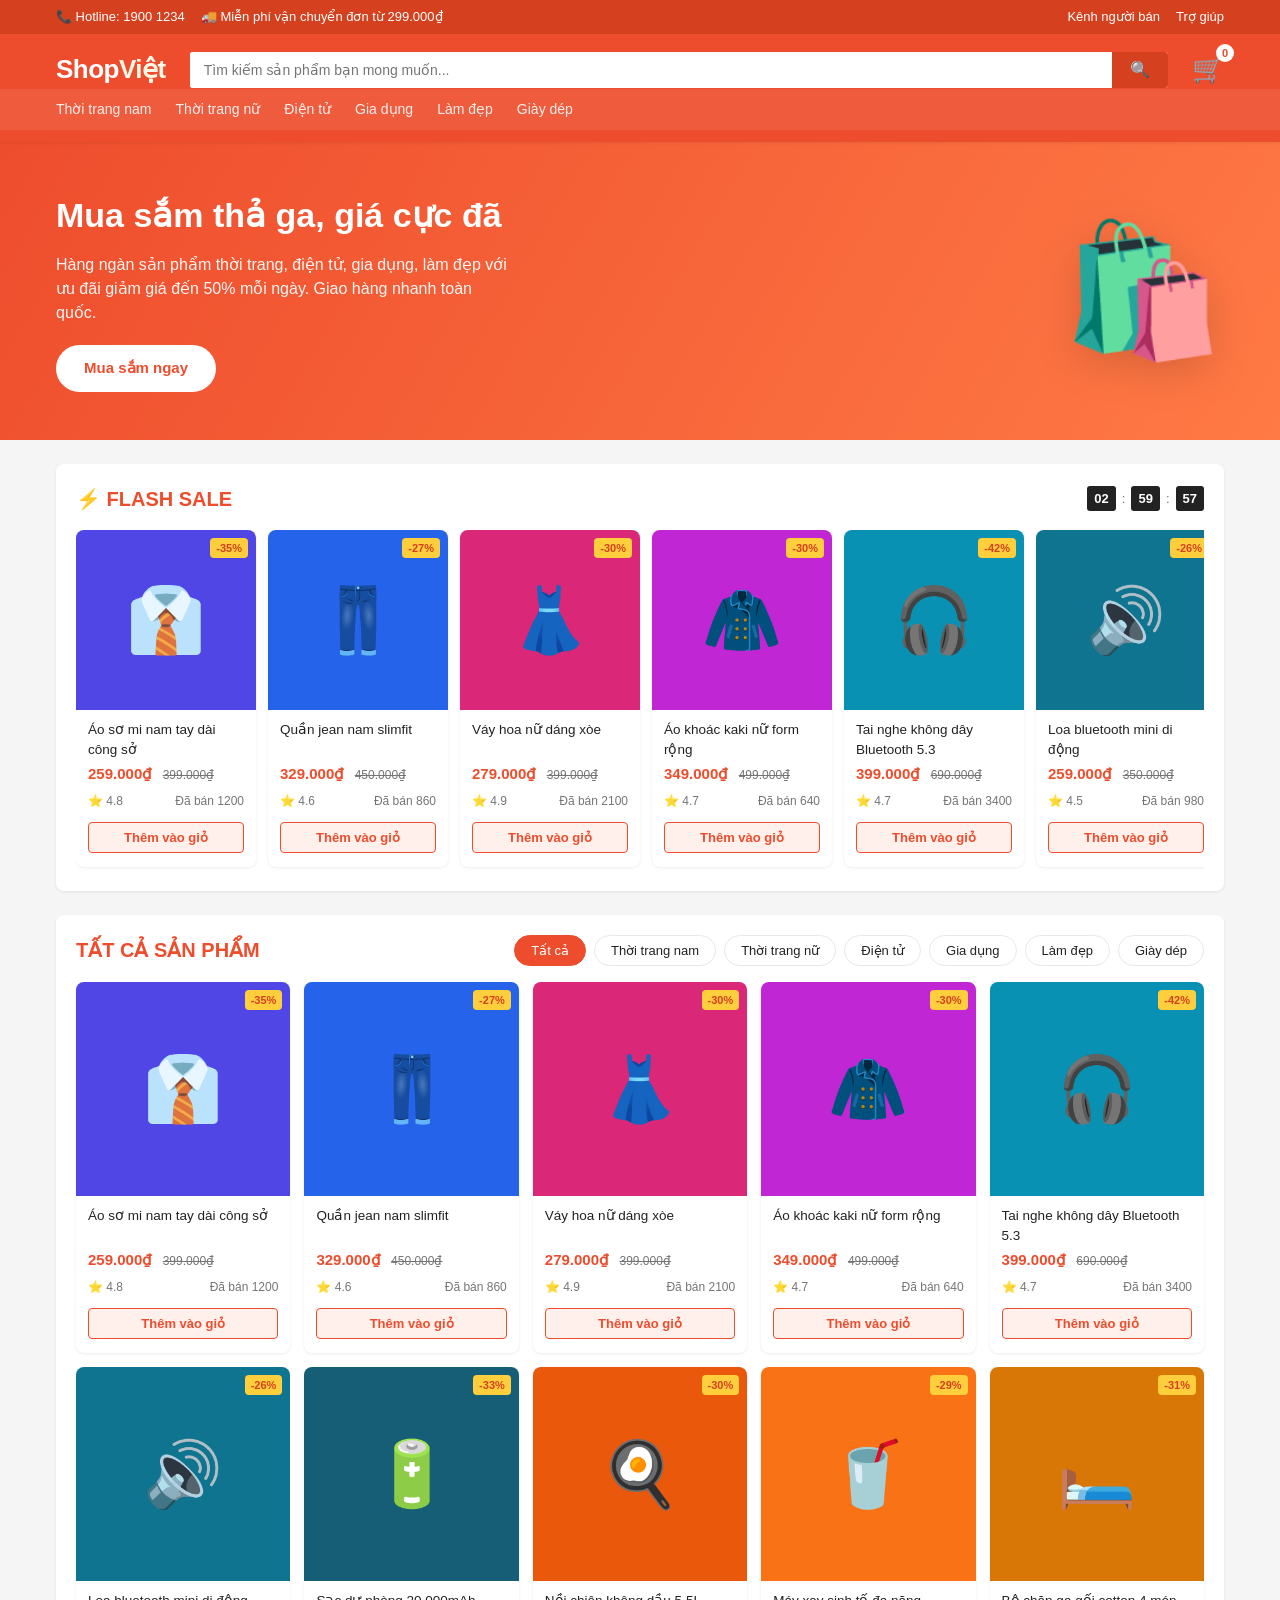
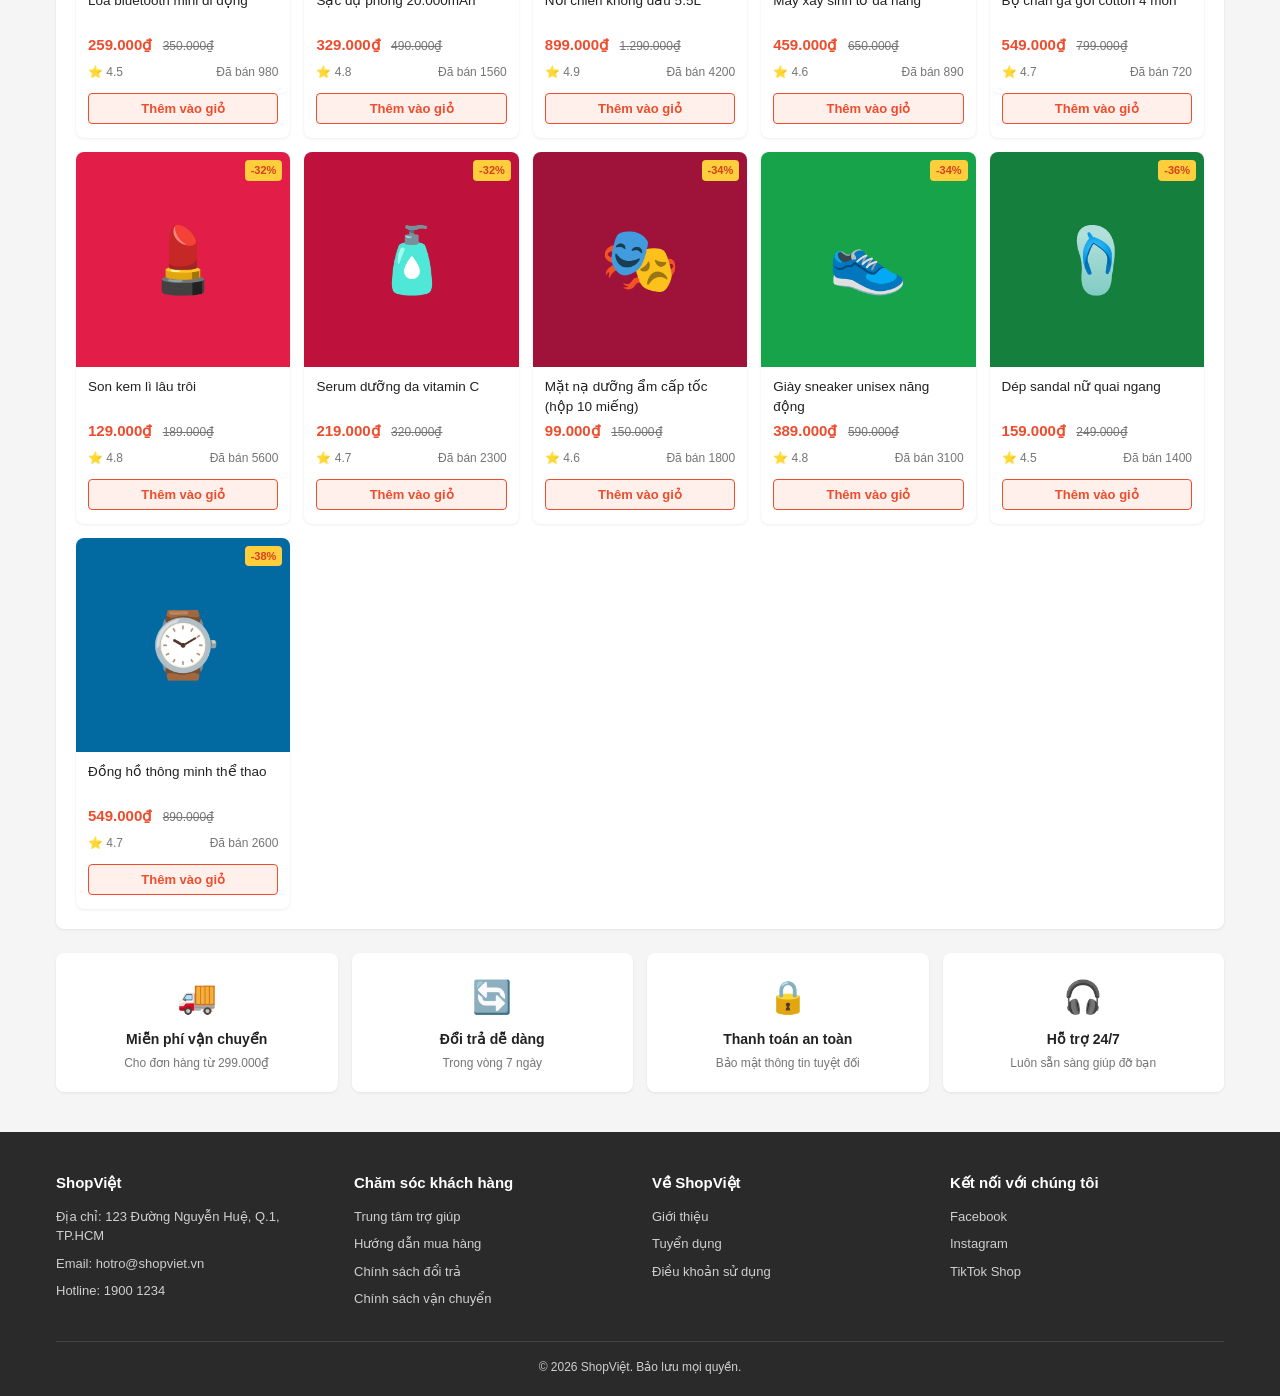
==== index.html @ 4ce90c23 "Thêm trang web bán hàng ShopViệt (HTML/CSS/JS thuần) Xây dựng website bán hàng đầy đủ: trang chủ với" ====
<!DOCTYPE html>
<html lang="vi">
<head>
<meta charset="UTF-8">
<meta name="viewport" content="width=device-width, initial-scale=1.0">
<title>ShopViệt - Mua sắm trực tuyến giá tốt mỗi ngày</title>
<meta name="description" content="ShopViệt - Website bán hàng trực tuyến với hàng ngàn sản phẩm thời trang, điện tử, gia dụng, làm đẹp giá ưu đãi.">
<link rel="icon" href="data:image/svg+xml,%3Csvg xmlns=%27http://www.w3.org/2000/svg%27 viewBox=%270 0 100 100%27%3E%3Ctext y=%27.9em%27 font-size=%2790%27%3E%F0%9F%9B%92%3C/text%3E%3C/svg%3E">
<link rel="stylesheet" href="css/style.css">
</head>
<body>

<div class="top-bar">
  <div class="container">
    <div class="top-bar-links">
      <span>📞 Hotline: 1900 1234</span>
      <span>🚚 Miễn phí vận chuyển đơn từ 299.000₫</span>
    </div>
    <div class="top-bar-links">
      <a href="#">Kênh người bán</a>
      <a href="#">Trợ giúp</a>
    </div>
  </div>
</div>

<header class="header">
  <div class="container header-inner">
    <a class="logo" href="index.html">Shop<span>Việt</span></a>
    <form class="search-box" id="searchForm">
      <input type="text" id="searchInput" placeholder="Tìm kiếm sản phẩm bạn mong muốn...">
      <button type="submit">🔍</button>
    </form>
    <div class="header-actions">
      <a href="cart.html" class="cart-link">🛒<span class="cart-count" id="cartCount">0</span></a>
    </div>
  </div>
  <nav class="nav">
    <div class="container nav-inner" id="categoryNav"></div>
  </nav>
</header>

<section class="hero">
  <div class="container">
    <div class="hero-text">
      <h1>Mua sắm thả ga, giá cực đã</h1>
      <p>Hàng ngàn sản phẩm thời trang, điện tử, gia dụng, làm đẹp với ưu đãi giảm giá đến 50% mỗi ngày. Giao hàng nhanh toàn quốc.</p>
      <a href="#productGrid" class="btn">Mua sắm ngay</a>
    </div>
    <div class="hero-emoji">🛍️</div>
  </div>
</section>

<div class="container">

  <div class="section-card">
    <div class="section-header flash-sale-header">
      <h2>⚡ Flash Sale</h2>
      <div class="countdown" id="countdown"></div>
    </div>
    <div class="flash-scroll" id="flashScroll"></div>
  </div>

  <div class="section-card">
    <div class="section-header">
      <h2 id="productGrid-title">Tất cả sản phẩm</h2>
      <div class="filter-tabs" id="filterTabs"></div>
    </div>
    <div class="product-grid" id="productGrid"></div>
  </div>

  <div class="features">
    <div class="feature-box">
      <div class="icon">🚚</div>
      <h3>Miễn phí vận chuyển</h3>
      <p>Cho đơn hàng từ 299.000₫</p>
    </div>
    <div class="feature-box">
      <div class="icon">🔄</div>
      <h3>Đổi trả dễ dàng</h3>
      <p>Trong vòng 7 ngày</p>
    </div>
    <div class="feature-box">
      <div class="icon">🔒</div>
      <h3>Thanh toán an toàn</h3>
      <p>Bảo mật thông tin tuyệt đối</p>
    </div>
    <div class="feature-box">
      <div class="icon">🎧</div>
      <h3>Hỗ trợ 24/7</h3>
      <p>Luôn sẵn sàng giúp đỡ bạn</p>
    </div>
  </div>

</div>

<footer class="footer">
  <div class="container">
    <div class="footer-grid">
      <div>
        <h4>ShopViệt</h4>
        <ul>
          <li>Địa chỉ: 123 Đường Nguyễn Huệ, Q.1, TP.HCM</li>
          <li>Email: hotro@shopviet.vn</li>
          <li>Hotline: 1900 1234</li>
        </ul>
      </div>
      <div>
        <h4>Chăm sóc khách hàng</h4>
        <ul>
          <li><a href="#">Trung tâm trợ giúp</a></li>
          <li><a href="#">Hướng dẫn mua hàng</a></li>
          <li><a href="#">Chính sách đổi trả</a></li>
          <li><a href="#">Chính sách vận chuyển</a></li>
        </ul>
      </div>
      <div>
        <h4>Về ShopViệt</h4>
        <ul>
          <li><a href="#">Giới thiệu</a></li>
          <li><a href="#">Tuyển dụng</a></li>
          <li><a href="#">Điều khoản sử dụng</a></li>
        </ul>
      </div>
      <div>
        <h4>Kết nối với chúng tôi</h4>
        <ul>
          <li><a href="#">Facebook</a></li>
          <li><a href="#">Instagram</a></li>
          <li><a href="#">TikTok Shop</a></li>
        </ul>
      </div>
    </div>
    <div class="footer-bottom">© 2026 ShopViệt. Bảo lưu mọi quyền.</div>
  </div>
</footer>

<script src="js/products.js"></script>
<script src="js/cart.js"></script>
<script src="js/main.js"></script>
</body>
</html>
---- css/style.css ----
:root {
  --primary: #ee4d2d;
  --primary-dark: #d5401f;
  --primary-light: #fff0ec;
  --text: #222;
  --text-light: #757575;
  --border: #e8e8e8;
  --bg: #f5f5f5;
  --white: #fff;
  --radius: 8px;
  --shadow: 0 1px 3px rgba(0, 0, 0, 0.08);
}

* { box-sizing: border-box; margin: 0; padding: 0; }

body {
  font-family: -apple-system, BlinkMacSystemFont, "Segoe UI", Roboto, Helvetica, Arial, sans-serif;
  color: var(--text);
  background: var(--bg);
  line-height: 1.5;
}

a { text-decoration: none; color: inherit; }
ul { list-style: none; }
img { max-width: 100%; display: block; }
button { cursor: pointer; font-family: inherit; }

.container {
  max-width: 1200px;
  margin: 0 auto;
  padding: 0 16px;
}

/* Top bar */
.top-bar {
  background: var(--primary-dark);
  color: #fff;
  font-size: 13px;
}
.top-bar .container {
  display: flex;
  justify-content: space-between;
  align-items: center;
  height: 34px;
}
.top-bar-links { display: flex; gap: 16px; }

/* Header */
.header {
  background: var(--primary);
  padding: 16px 0 12px;
  position: sticky;
  top: 0;
  z-index: 100;
  box-shadow: var(--shadow);
}
.header-inner {
  display: flex;
  align-items: center;
  gap: 24px;
}
.logo {
  font-size: 26px;
  font-weight: 800;
  color: #fff;
  letter-spacing: -0.5px;
  white-space: nowrap;
}
.logo span { color: #fff7e6; }
.search-box {
  flex: 1;
  display: flex;
  background: #fff;
  border-radius: 3px;
  overflow: hidden;
}
.search-box input {
  flex: 1;
  border: none;
  outline: none;
  padding: 10px 14px;
  font-size: 14px;
}
.search-box button {
  background: var(--primary-dark);
  color: #fff;
  border: none;
  padding: 0 18px;
  font-size: 16px;
}
.header-actions { display: flex; align-items: center; gap: 20px; }
.cart-link {
  position: relative;
  color: #fff;
  font-size: 26px;
  display: flex;
  align-items: center;
}
.cart-count {
  position: absolute;
  top: -6px;
  right: -10px;
  background: #fff;
  color: var(--primary);
  font-size: 11px;
  font-weight: 700;
  border-radius: 50%;
  min-width: 18px;
  height: 18px;
  display: flex;
  align-items: center;
  justify-content: center;
  padding: 0 3px;
}

/* Nav */
.nav { background: rgba(255,255,255,0.08); }
.nav-inner {
  display: flex;
  gap: 24px;
  overflow-x: auto;
  padding: 10px 16px;
  scrollbar-width: none;
}
.nav-inner::-webkit-scrollbar { display: none; }
.nav-inner a {
  color: #fff;
  font-size: 14px;
  white-space: nowrap;
  opacity: 0.9;
}
.nav-inner a:hover, .nav-inner a.active { opacity: 1; font-weight: 700; text-decoration: underline; }

/* Hero */
.hero {
  background: linear-gradient(120deg, var(--primary) 0%, #ff7a45 100%);
  color: #fff;
  padding: 48px 0;
  margin-bottom: 24px;
}
.hero .container {
  display: flex;
  align-items: center;
  justify-content: space-between;
  gap: 32px;
  flex-wrap: wrap;
}
.hero-text h1 { font-size: 34px; margin-bottom: 12px; }
.hero-text p { font-size: 16px; opacity: 0.95; margin-bottom: 20px; max-width: 460px; }
.btn {
  display: inline-block;
  background: #fff;
  color: var(--primary);
  font-weight: 700;
  padding: 12px 28px;
  border-radius: 24px;
  border: none;
  font-size: 15px;
}
.btn:hover { background: #fff5f0; }
.btn-primary {
  background: var(--primary);
  color: #fff;
}
.btn-primary:hover { background: var(--primary-dark); }
.btn-outline {
  background: transparent;
  border: 1px solid var(--primary);
  color: var(--primary);
}
.hero-emoji {
  font-size: 130px;
  filter: drop-shadow(0 10px 20px rgba(0,0,0,0.15));
}

/* Section header */
.section-card {
  background: var(--white);
  border-radius: var(--radius);
  padding: 20px;
  margin-bottom: 24px;
  box-shadow: var(--shadow);
}
.section-header {
  display: flex;
  align-items: center;
  justify-content: space-between;
  margin-bottom: 16px;
  flex-wrap: wrap;
  gap: 12px;
}
.section-header h2 {
  font-size: 20px;
  color: var(--primary);
  text-transform: uppercase;
}

/* Flash sale */
.flash-sale-header { display: flex; align-items: center; gap: 16px; }
.countdown { display: flex; gap: 6px; align-items: center; font-size: 13px; color: var(--text-light); }
.countdown b {
  background: #222;
  color: #fff;
  padding: 3px 7px;
  border-radius: 3px;
  min-width: 24px;
  text-align: center;
}
.flash-scroll {
  display: flex;
  gap: 12px;
  overflow-x: auto;
  padding-bottom: 4px;
}
.flash-scroll .product-card { min-width: 180px; }

/* Filter tabs */
.filter-tabs { display: flex; gap: 8px; flex-wrap: wrap; }
.filter-tabs button {
  border: 1px solid var(--border);
  background: #fff;
  padding: 7px 16px;
  border-radius: 20px;
  font-size: 13px;
  color: var(--text);
}
.filter-tabs button.active {
  background: var(--primary);
  border-color: var(--primary);
  color: #fff;
}

/* Product grid */
.product-grid {
  display: grid;
  grid-template-columns: repeat(auto-fill, minmax(200px, 1fr));
  gap: 14px;
}
.product-card {
  background: #fff;
  border-radius: var(--radius);
  overflow: hidden;
  box-shadow: var(--shadow);
  transition: transform 0.15s, box-shadow 0.15s;
  display: flex;
  flex-direction: column;
}
.product-card:hover { transform: translateY(-3px); box-shadow: 0 6px 16px rgba(0,0,0,0.12); }
.product-thumb {
  aspect-ratio: 1 / 1;
  display: flex;
  align-items: center;
  justify-content: center;
  font-size: 64px;
  color: #fff;
  position: relative;
}
.discount-badge {
  position: absolute;
  top: 8px;
  right: 8px;
  background: #ffce3d;
  color: #d5401f;
  font-size: 11px;
  font-weight: 700;
  padding: 2px 6px;
  border-radius: 4px;
}
.product-info { padding: 10px 12px 14px; display: flex; flex-direction: column; gap: 4px; flex: 1; }
.product-name {
  font-size: 13.5px;
  height: 38px;
  overflow: hidden;
  display: -webkit-box;
  -webkit-line-clamp: 2;
  -webkit-box-orient: vertical;
}
.product-price { color: var(--primary); font-weight: 700; font-size: 15px; }
.product-old-price { color: var(--text-light); text-decoration: line-through; font-size: 12px; margin-left: 6px; }
.product-meta { display: flex; justify-content: space-between; color: var(--text-light); font-size: 12px; margin-top: 2px; }
.add-cart-btn {
  margin-top: 8px;
  background: var(--primary-light);
  color: var(--primary);
  border: 1px solid var(--primary);
  border-radius: 4px;
  padding: 7px;
  font-size: 13px;
  font-weight: 600;
}
.add-cart-btn:hover { background: var(--primary); color: #fff; }

/* Features */
.features {
  display: grid;
  grid-template-columns: repeat(4, 1fr);
  gap: 14px;
  margin-bottom: 24px;
}
.feature-box {
  background: #fff;
  border-radius: var(--radius);
  padding: 20px;
  text-align: center;
  box-shadow: var(--shadow);
}
.feature-box .icon { font-size: 32px; margin-bottom: 8px; }
.feature-box h3 { font-size: 14px; margin-bottom: 4px; }
.feature-box p { font-size: 12px; color: var(--text-light); }

/* Footer */
.footer { background: #2a2a2a; color: #cfcfcf; padding: 40px 0 20px; margin-top: 40px; }
.footer-grid {
  display: grid;
  grid-template-columns: repeat(4, 1fr);
  gap: 24px;
  margin-bottom: 24px;
}
.footer-grid h4 { color: #fff; margin-bottom: 12px; font-size: 15px; }
.footer-grid li { margin-bottom: 8px; font-size: 13px; }
.footer-bottom { text-align: center; font-size: 12px; border-top: 1px solid #444; padding-top: 16px; }

/* Product detail page */
.breadcrumb { font-size: 13px; color: var(--text-light); margin-bottom: 16px; }
.breadcrumb a { color: var(--primary); }
.product-detail { display: grid; grid-template-columns: 400px 1fr; gap: 32px; background: #fff; padding: 24px; border-radius: var(--radius); box-shadow: var(--shadow); }
.detail-thumb {
  aspect-ratio: 1/1;
  border-radius: var(--radius);
  display: flex;
  align-items: center;
  justify-content: center;
  font-size: 140px;
  color: #fff;
}
.detail-info h1 { font-size: 22px; margin-bottom: 10px; }
.detail-meta { display: flex; gap: 16px; color: var(--text-light); font-size: 13px; margin-bottom: 16px; }
.detail-price-box { background: var(--bg); padding: 16px; border-radius: var(--radius); margin-bottom: 20px; }
.detail-price { font-size: 28px; color: var(--primary); font-weight: 700; }
.detail-old-price { text-decoration: line-through; color: var(--text-light); margin-left: 10px; font-size: 16px; }
.detail-desc { margin-bottom: 20px; color: #444; font-size: 14px; }
.qty-selector { display: flex; align-items: center; gap: 0; margin-bottom: 20px; }
.qty-selector button {
  width: 34px; height: 34px; border: 1px solid var(--border); background: #fff; font-size: 16px;
}
.qty-selector input {
  width: 50px; height: 34px; text-align: center; border: 1px solid var(--border); border-left: none; border-right: none;
}
.detail-actions { display: flex; gap: 12px; }
.detail-actions button, .detail-actions a { flex: 1; padding: 14px; font-size: 15px; font-weight: 700; border-radius: 4px; text-align: center; }

.related-title { margin: 32px 0 14px; font-size: 18px; }

/* Cart page */
.cart-table { width: 100%; border-collapse: collapse; background: #fff; border-radius: var(--radius); overflow: hidden; }
.cart-table th, .cart-table td { padding: 14px; border-bottom: 1px solid var(--border); text-align: left; font-size: 14px; }
.cart-item-info { display: flex; align-items: center; gap: 12px; }
.cart-thumb-mini {
  width: 56px; height: 56px; border-radius: 6px; display: flex; align-items: center; justify-content: center; font-size: 28px; color: #fff; flex-shrink: 0;
}
.cart-qty { display: flex; align-items: center; }
.cart-qty button { width: 28px; height: 28px; border: 1px solid var(--border); background: #fff; }
.cart-qty input { width: 40px; height: 28px; text-align: center; border: 1px solid var(--border); border-left: none; border-right: none; }
.remove-btn { color: var(--primary); background: none; border: none; font-size: 13px; }
.cart-summary {
  background: #fff; border-radius: var(--radius); padding: 20px; margin-top: 20px; margin-left: auto; max-width: 380px; box-shadow: var(--shadow);
}
.cart-summary-row { display: flex; justify-content: space-between; margin-bottom: 10px; font-size: 14px; }
.cart-summary-total { font-size: 18px; font-weight: 700; color: var(--primary); }
.empty-state { text-align: center; padding: 60px 20px; background: #fff; border-radius: var(--radius); }
.empty-state .icon { font-size: 64px; margin-bottom: 16px; }

/* Checkout */
.checkout-grid { display: grid; grid-template-columns: 1.3fr 1fr; gap: 24px; align-items: start; }
.form-group { margin-bottom: 16px; }
.form-group label { display: block; font-size: 13px; margin-bottom: 6px; font-weight: 600; }
.form-group input, .form-group textarea, .form-group select {
  width: 100%; padding: 10px 12px; border: 1px solid var(--border); border-radius: 6px; font-size: 14px; font-family: inherit;
}
.payment-options { display: flex; flex-direction: column; gap: 10px; }
.payment-option { display: flex; align-items: center; gap: 10px; border: 1px solid var(--border); padding: 12px; border-radius: 6px; font-size: 14px; }
.payment-option.active { border-color: var(--primary); background: var(--primary-light); }
.order-summary-list { max-height: 260px; overflow-y: auto; margin-bottom: 16px; }
.order-summary-item { display: flex; justify-content: space-between; font-size: 13px; padding: 8px 0; border-bottom: 1px dashed var(--border); }

.success-box { text-align: center; padding: 60px 20px; background: #fff; border-radius: var(--radius); }
.success-box .icon { font-size: 72px; margin-bottom: 16px; }
.order-code { font-weight: 700; color: var(--primary); font-size: 18px; }

@media (max-width: 900px) {
  .features { grid-template-columns: repeat(2, 1fr); }
  .footer-grid { grid-template-columns: repeat(2, 1fr); }
  .product-detail { grid-template-columns: 1fr; }
  .checkout-grid { grid-template-columns: 1fr; }
  .hero-emoji { display: none; }
}
@media (max-width: 600px) {
  .header-inner { flex-wrap: wrap; }
  .logo { order: 1; }
  .header-actions { order: 2; }
  .search-box { order: 3; width: 100%; }
  .features { grid-template-columns: 1fr 1fr; }
  .cart-table { font-size: 12px; }
}
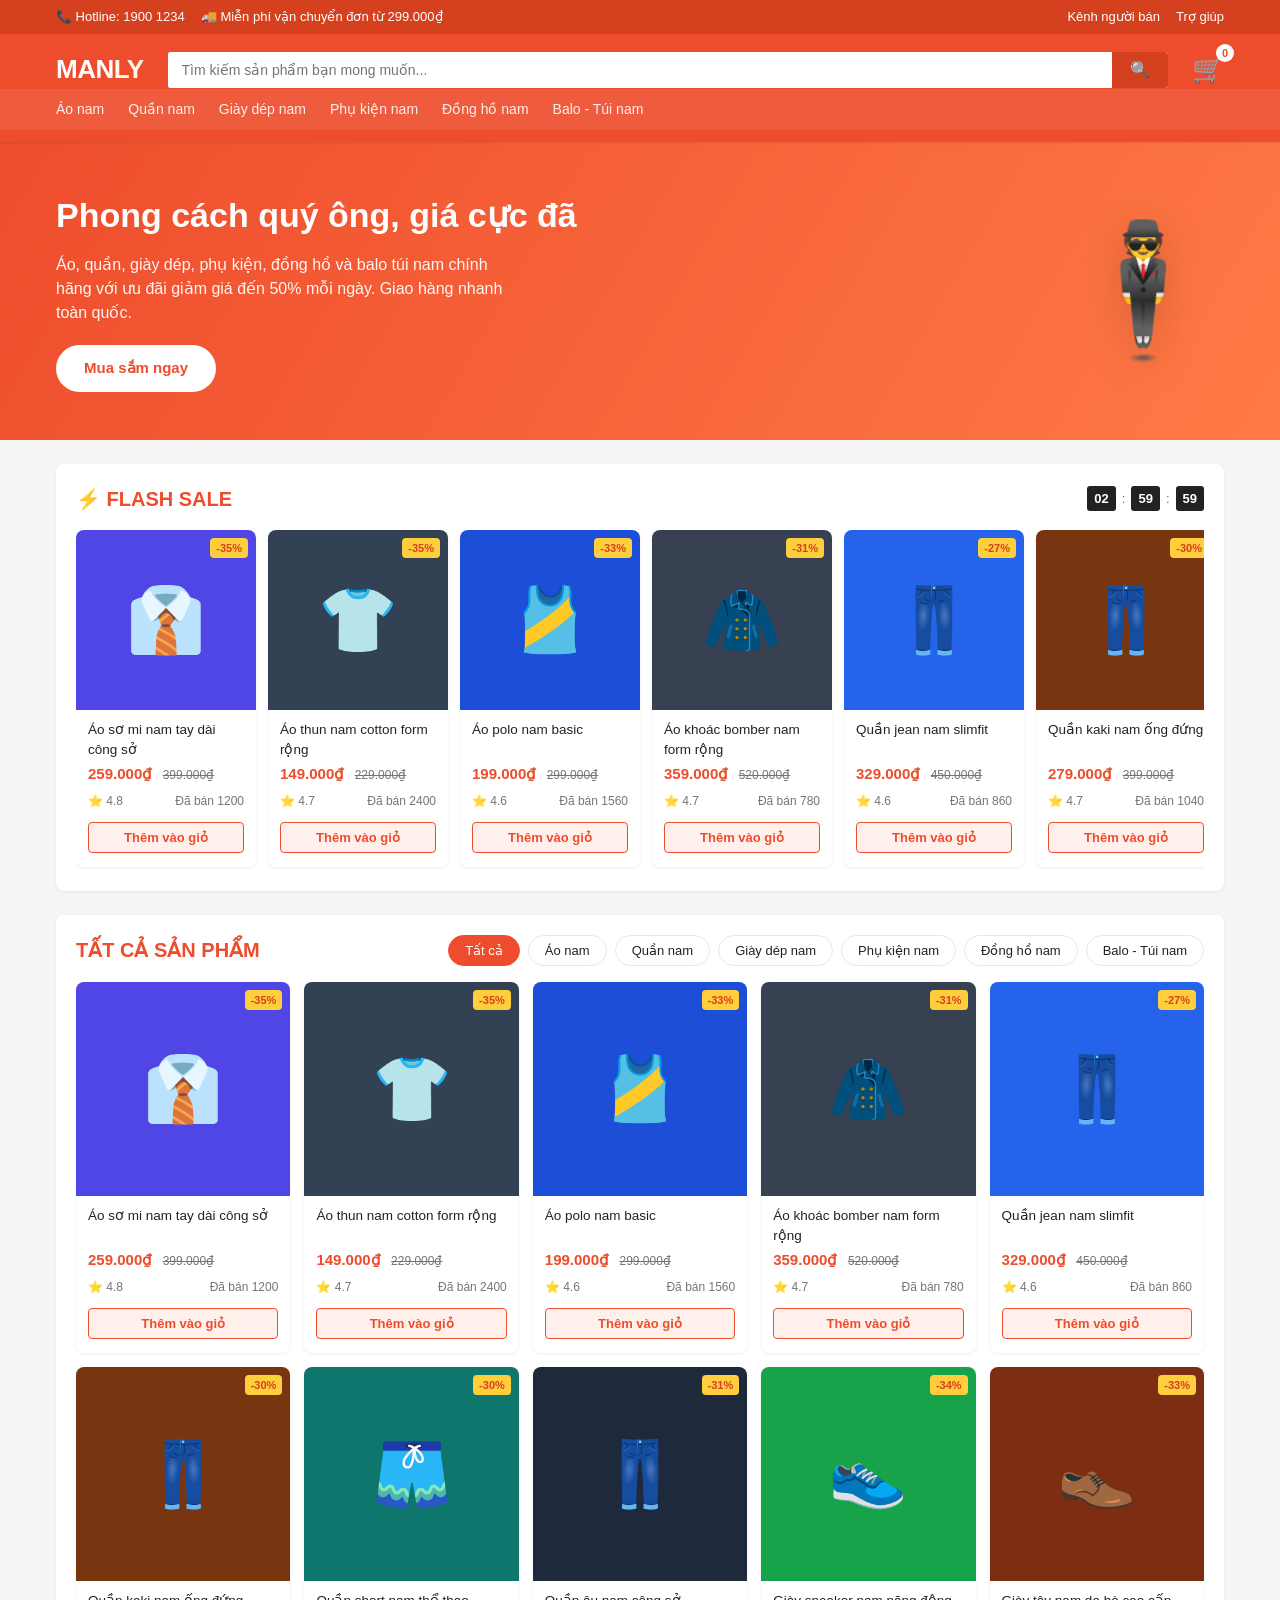
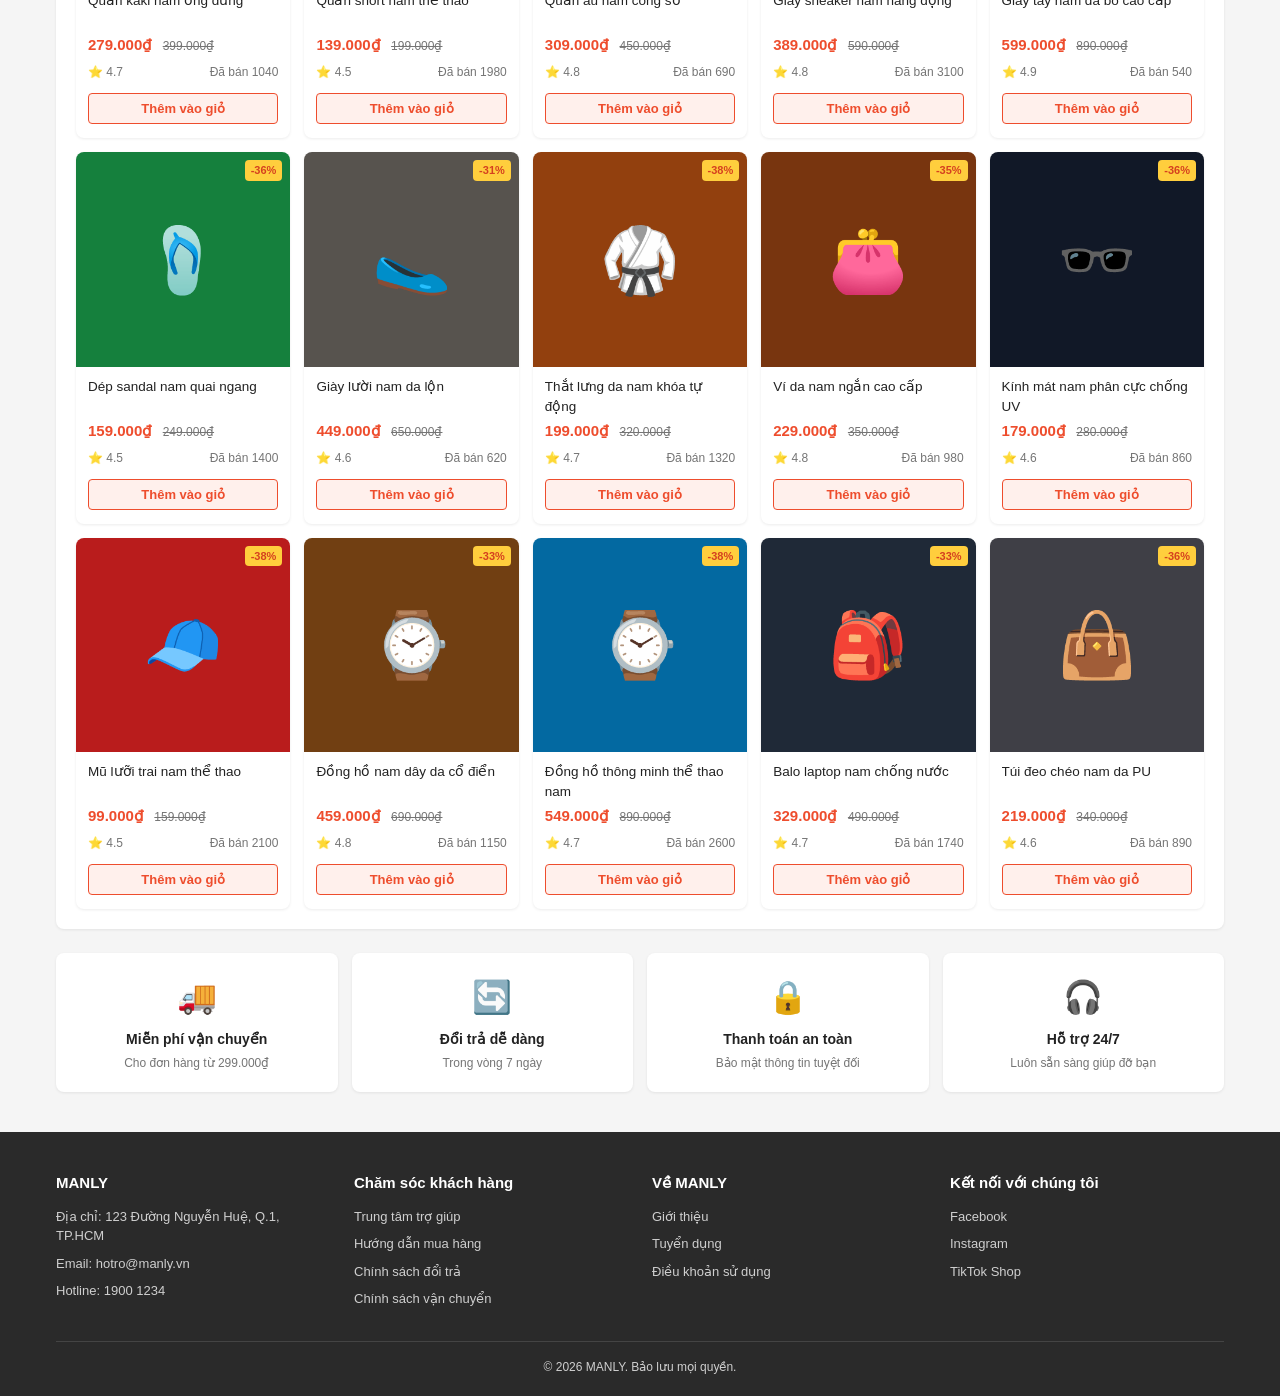
==== commit 96e0deb7: "Chuyển shop thành MANLY - đồ nam, thêm sản phẩm minh họa Đổi thương hiệu và toàn bộ danh mục/sản phẩ" ====
--- a/index.html
+++ b/index.html
@@ -3,8 +3,8 @@
 <head>
 <meta charset="UTF-8">
 <meta name="viewport" content="width=device-width, initial-scale=1.0">
-<title>ShopViệt - Mua sắm trực tuyến giá tốt mỗi ngày</title>
-<meta name="description" content="ShopViệt - Website bán hàng trực tuyến với hàng ngàn sản phẩm thời trang, điện tử, gia dụng, làm đẹp giá ưu đãi.">
+<title>MANLY - Thời trang & phụ kiện nam giới chính hãng</title>
+<meta name="description" content="MANLY - Website bán đồ nam: áo, quần, giày dép, phụ kiện, đồng hồ, balo túi nam chính hãng, giá ưu đãi mỗi ngày.">
 <link rel="icon" href="data:image/svg+xml,%3Csvg xmlns=%27http://www.w3.org/2000/svg%27 viewBox=%270 0 100 100%27%3E%3Ctext y=%27.9em%27 font-size=%2790%27%3E%F0%9F%9B%92%3C/text%3E%3C/svg%3E">
 <link rel="stylesheet" href="css/style.css">
 </head>
@@ -25,7 +25,7 @@
 
 <header class="header">
   <div class="container header-inner">
-    <a class="logo" href="index.html">Shop<span>Việt</span></a>
+    <a class="logo" href="index.html">MAN<span>LY</span></a>
     <form class="search-box" id="searchForm">
       <input type="text" id="searchInput" placeholder="Tìm kiếm sản phẩm bạn mong muốn...">
       <button type="submit">🔍</button>
@@ -42,11 +42,11 @@
 <section class="hero">
   <div class="container">
     <div class="hero-text">
-      <h1>Mua sắm thả ga, giá cực đã</h1>
-      <p>Hàng ngàn sản phẩm thời trang, điện tử, gia dụng, làm đẹp với ưu đãi giảm giá đến 50% mỗi ngày. Giao hàng nhanh toàn quốc.</p>
+      <h1>Phong cách quý ông, giá cực đã</h1>
+      <p>Áo, quần, giày dép, phụ kiện, đồng hồ và balo túi nam chính hãng với ưu đãi giảm giá đến 50% mỗi ngày. Giao hàng nhanh toàn quốc.</p>
       <a href="#productGrid" class="btn">Mua sắm ngay</a>
     </div>
-    <div class="hero-emoji">🛍️</div>
+    <div class="hero-emoji">🕴️</div>
   </div>
 </section>
 
@@ -97,10 +97,10 @@
   <div class="container">
     <div class="footer-grid">
       <div>
-        <h4>ShopViệt</h4>
+        <h4>MANLY</h4>
         <ul>
           <li>Địa chỉ: 123 Đường Nguyễn Huệ, Q.1, TP.HCM</li>
-          <li>Email: hotro@shopviet.vn</li>
+          <li>Email: hotro@manly.vn</li>
           <li>Hotline: 1900 1234</li>
         </ul>
       </div>
@@ -114,7 +114,7 @@
         </ul>
       </div>
       <div>
-        <h4>Về ShopViệt</h4>
+        <h4>Về MANLY</h4>
         <ul>
           <li><a href="#">Giới thiệu</a></li>
           <li><a href="#">Tuyển dụng</a></li>
@@ -130,7 +130,7 @@
         </ul>
       </div>
     </div>
-    <div class="footer-bottom">© 2026 ShopViệt. Bảo lưu mọi quyền.</div>
+    <div class="footer-bottom">© 2026 MANLY. Bảo lưu mọi quyền.</div>
   </div>
 </footer>
 
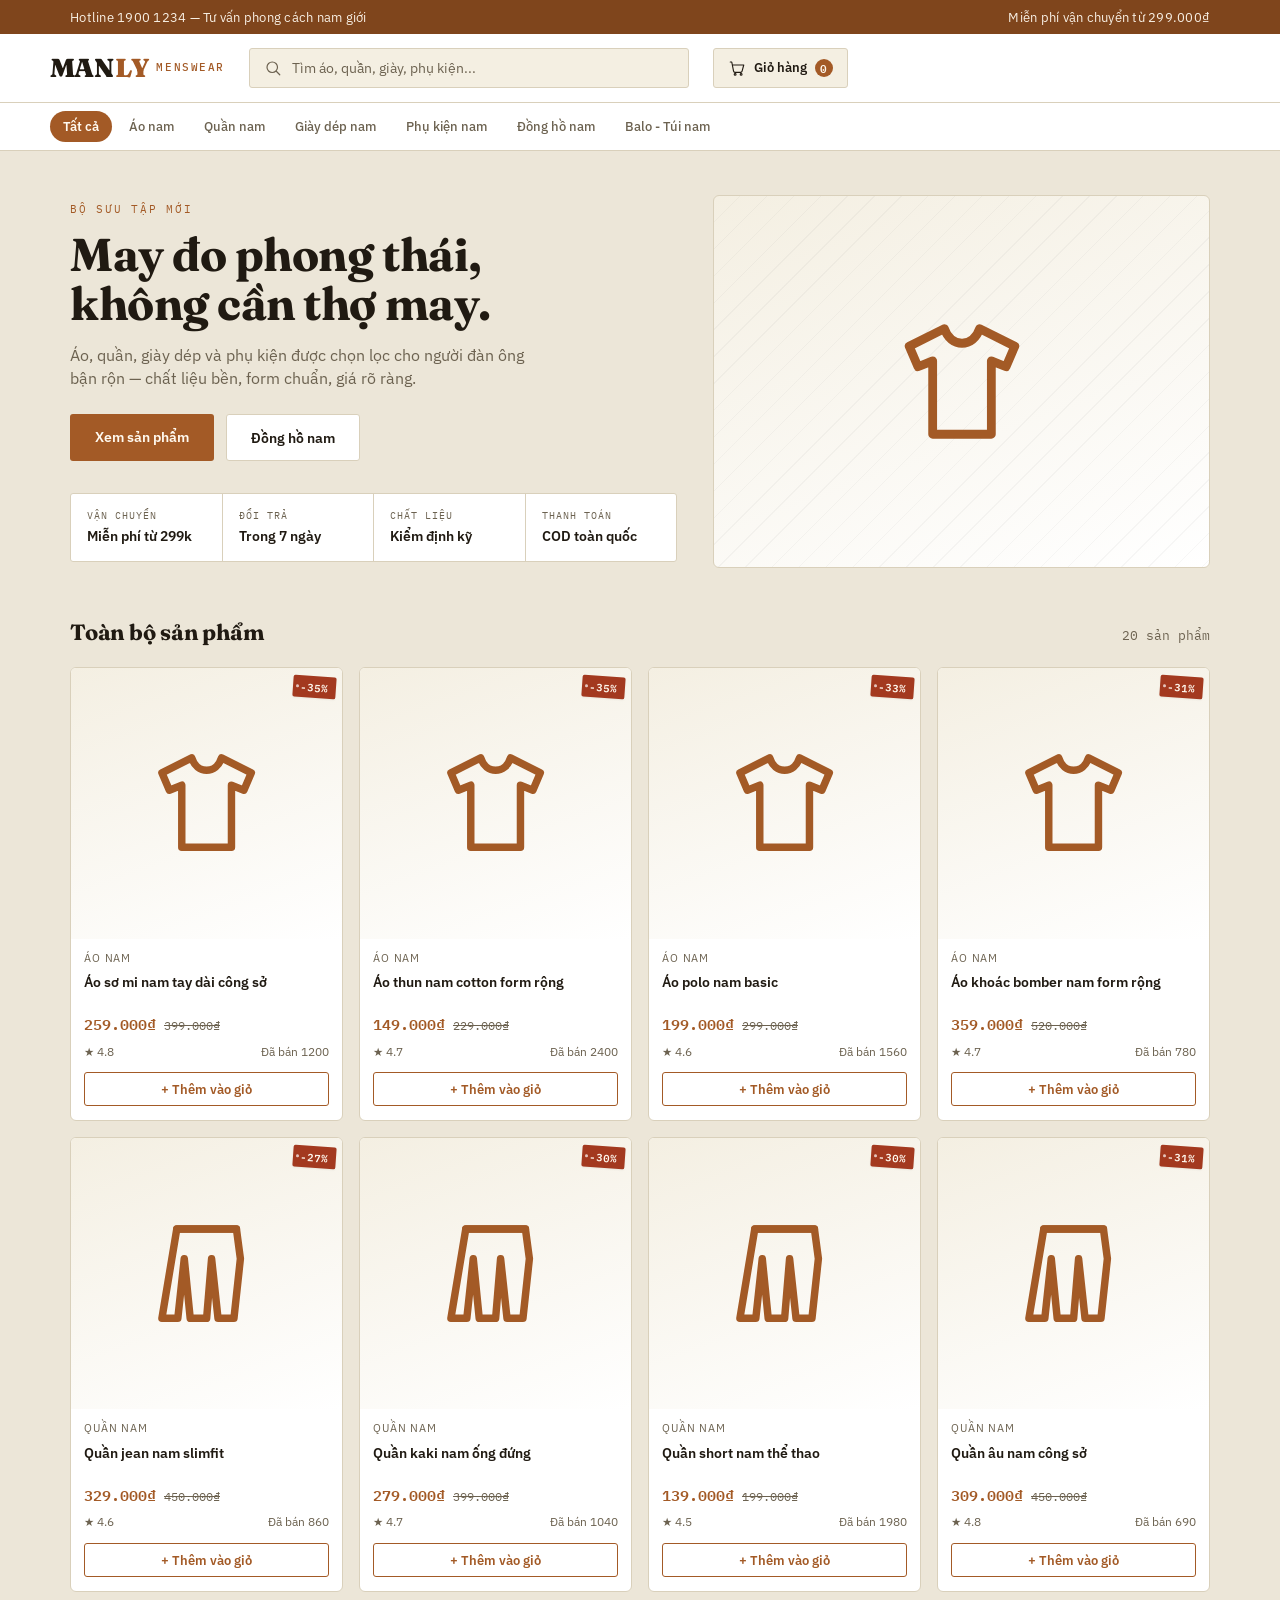
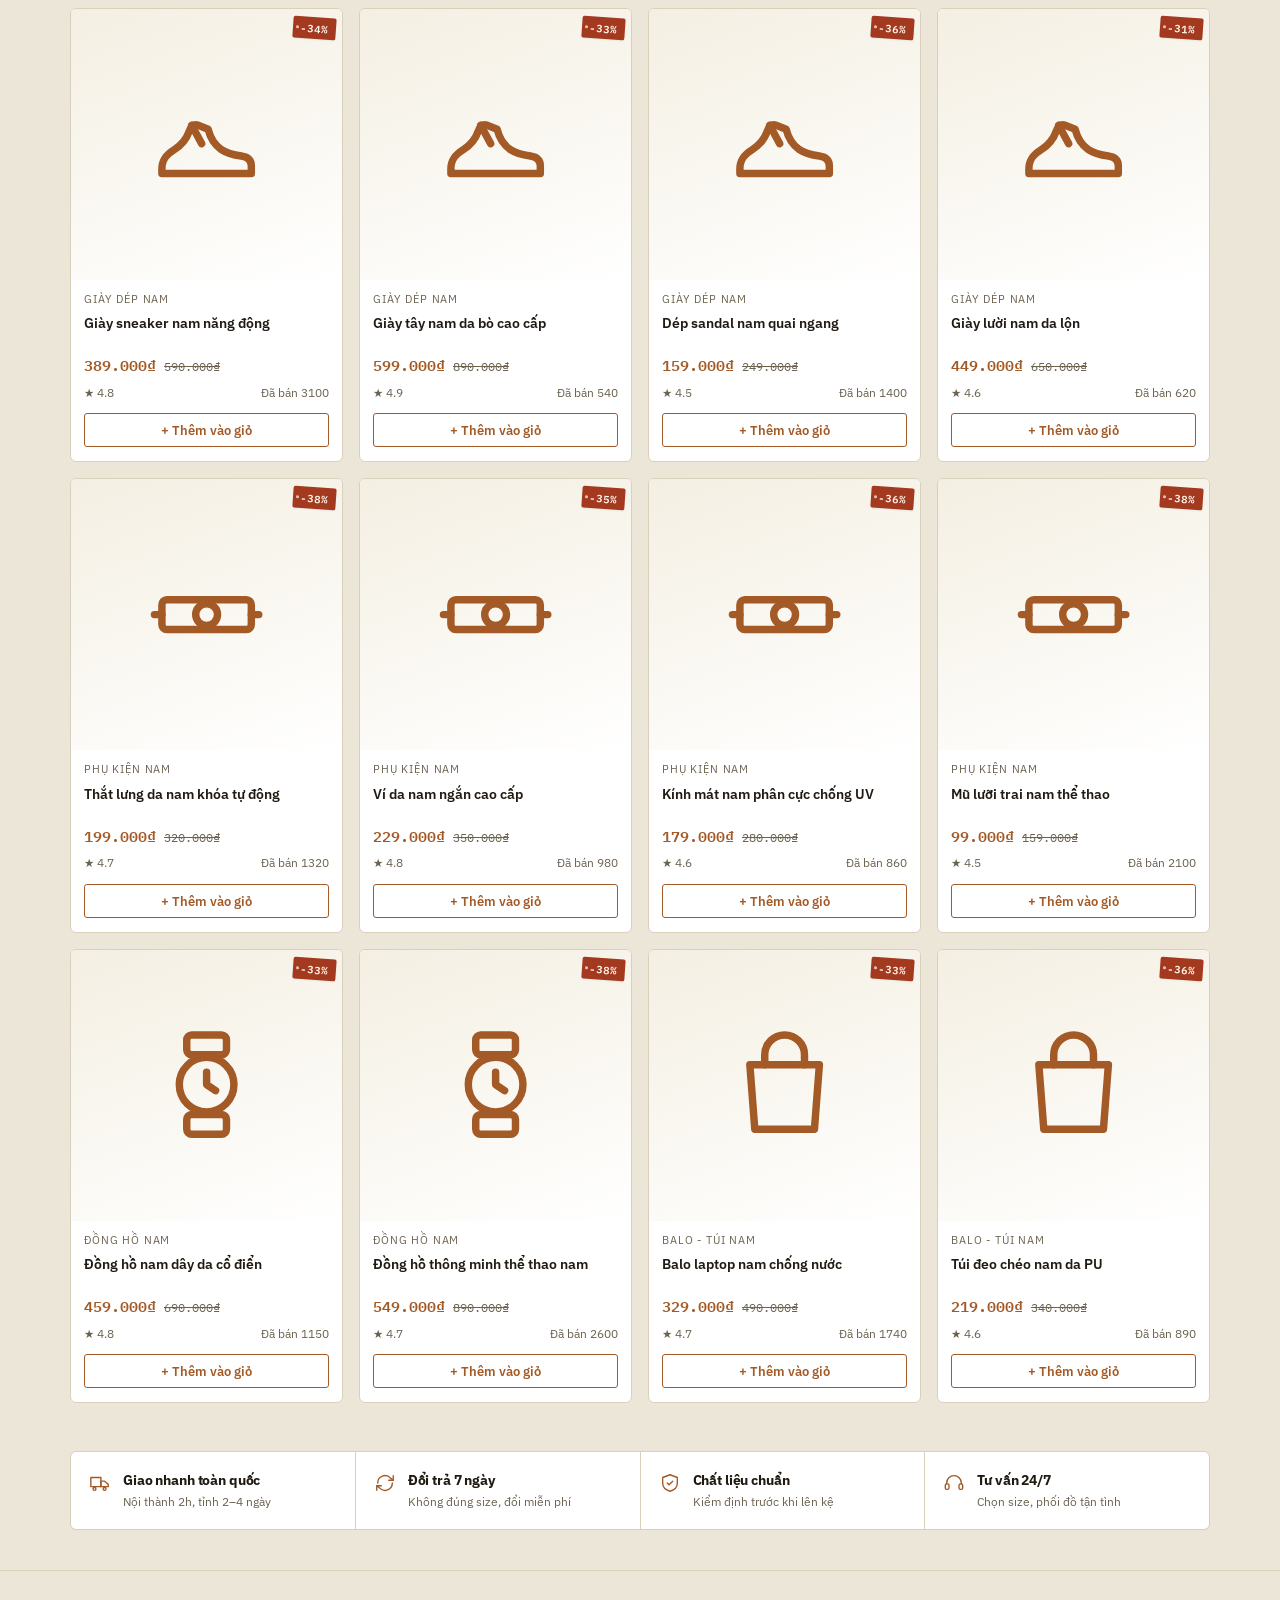
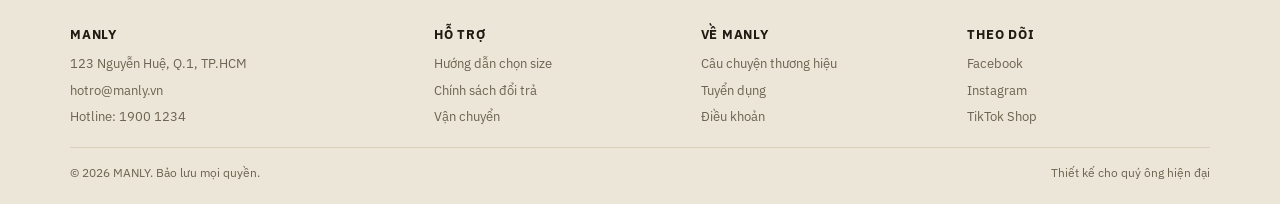
==== commit ab2e0bd1: "Áp giao diện MANLY vào toàn bộ repo Đồng bộ 4 trang HTML, CSS và JS với thiết kế đã duyệt: tông màu " ====
--- a/index.html
+++ b/index.html
@@ -3,134 +3,121 @@
 <head>
 <meta charset="UTF-8">
 <meta name="viewport" content="width=device-width, initial-scale=1.0">
-<title>MANLY - Thời trang & phụ kiện nam giới chính hãng</title>
+<title>MANLY Menswear - Thời trang & phụ kiện nam giới chính hãng</title>
 <meta name="description" content="MANLY - Website bán đồ nam: áo, quần, giày dép, phụ kiện, đồng hồ, balo túi nam chính hãng, giá ưu đãi mỗi ngày.">
-<link rel="icon" href="data:image/svg+xml,%3Csvg xmlns=%27http://www.w3.org/2000/svg%27 viewBox=%270 0 100 100%27%3E%3Ctext y=%27.9em%27 font-size=%2790%27%3E%F0%9F%9B%92%3C/text%3E%3C/svg%3E">
+<link rel="icon" href="data:image/svg+xml,%3Csvg xmlns=%27http://www.w3.org/2000/svg%27 viewBox=%270 0 100 100%27%3E%3Ctext y=%27.9em%27 font-size=%2790%27%3E%F0%9F%A7%A5%3C/text%3E%3C/svg%3E">
+<link rel="preconnect" href="https://fonts.googleapis.com">
+<link rel="preconnect" href="https://fonts.gstatic.com" crossorigin>
+<link href="https://fonts.googleapis.com/css2?family=Fraunces:opsz,wght@9..144,500;9..144,600;9..144,700;9..144,900&family=IBM+Plex+Sans:wght@400;500;600;700&family=IBM+Plex+Mono:wght@400;500;600&display=swap" rel="stylesheet">
 <link rel="stylesheet" href="css/style.css">
 </head>
 <body>
 
-<div class="top-bar">
+<svg width="0" height="0" style="position:absolute" aria-hidden="true">
+  <defs>
+    <symbol id="icon-shirt" viewBox="0 0 24 24" fill="none" stroke="currentColor" stroke-width="1.5" stroke-linecap="round" stroke-linejoin="round"><path d="M9 3 3 6l1.5 3.5L7 8.5V21h10V8.5l2.5 1 1.5-3.5L15 3c-.5 1.6-1.7 2.5-3 2.5S9.5 4.6 9 3Z"/></symbol>
+    <symbol id="icon-pants" viewBox="0 0 24 24" fill="none" stroke="currentColor" stroke-width="1.5" stroke-linecap="round" stroke-linejoin="round"><path d="M6 3h12l.8 6-1.3 12h-3.2L13 9l-1 12H8.7L7.5 9 6.2 21H3L6 3Z"/><path d="M6 3h12"/></symbol>
+    <symbol id="icon-shoe" viewBox="0 0 24 24" fill="none" stroke="currentColor" stroke-width="1.5" stroke-linecap="round" stroke-linejoin="round"><path d="M3 17c0-2 1.2-3 2.5-3.8 1.6-1 2.5-2.3 3-3.7.3-1 1-1.5 1.8-1.2l2 .8c1 4 3.7 5 6.7 5.4 1.3.2 2 .9 2 2v1.5H3V17Z"/><path d="M9 8.3 11 12"/></symbol>
+    <symbol id="icon-belt" viewBox="0 0 24 24" fill="none" stroke="currentColor" stroke-width="1.5" stroke-linecap="round" stroke-linejoin="round"><rect x="3" y="9" width="18" height="6" rx="1"/><circle cx="12" cy="12" r="2.2"/><path d="M3 12H1.5M22.5 12H21"/></symbol>
+    <symbol id="icon-watch" viewBox="0 0 24 24" fill="none" stroke="currentColor" stroke-width="1.5" stroke-linecap="round" stroke-linejoin="round"><rect x="8" y="2" width="8" height="4" rx="1"/><rect x="8" y="18" width="8" height="4" rx="1"/><circle cx="12" cy="12" r="5.5"/><path d="M12 9.5V12l1.8 1.2"/></symbol>
+    <symbol id="icon-bag" viewBox="0 0 24 24" fill="none" stroke="currentColor" stroke-width="1.5" stroke-linecap="round" stroke-linejoin="round"><path d="M5 8h14l-1 13H6L5 8Z"/><path d="M8 8V6a4 4 0 0 1 8 0v2"/></symbol>
+    <symbol id="icon-cart" viewBox="0 0 24 24" fill="none" stroke="currentColor" stroke-width="1.5" stroke-linecap="round" stroke-linejoin="round"><path d="M3 4h2l2.4 12.2a2 2 0 0 0 2 1.6h7.4a2 2 0 0 0 2-1.6L21 8H6.2"/><circle cx="9.5" cy="20.5" r="1.2"/><circle cx="17.5" cy="20.5" r="1.2"/></symbol>
+    <symbol id="icon-search" viewBox="0 0 24 24" fill="none" stroke="currentColor" stroke-width="1.6" stroke-linecap="round" stroke-linejoin="round"><circle cx="11" cy="11" r="7"/><path d="m21 21-4.3-4.3"/></symbol>
+    <symbol id="icon-truck" viewBox="0 0 24 24" fill="none" stroke="currentColor" stroke-width="1.5" stroke-linecap="round" stroke-linejoin="round"><path d="M2 6h11v10H2z"/><path d="M13 10h4l4 3.5V16h-8z"/><circle cx="6" cy="18.5" r="1.6"/><circle cx="17" cy="18.5" r="1.6"/></symbol>
+    <symbol id="icon-refresh" viewBox="0 0 24 24" fill="none" stroke="currentColor" stroke-width="1.5" stroke-linecap="round" stroke-linejoin="round"><path d="M4 12a8 8 0 0 1 14-5.3L21 9"/><path d="M21 4v5h-5"/><path d="M20 12a8 8 0 0 1-14 5.3L3 15"/><path d="M3 20v-5h5"/></symbol>
+    <symbol id="icon-shield" viewBox="0 0 24 24" fill="none" stroke="currentColor" stroke-width="1.5" stroke-linecap="round" stroke-linejoin="round"><path d="M12 3 4 6v6c0 4.5 3.2 7.6 8 9 4.8-1.4 8-4.5 8-9V6l-8-3Z"/><path d="m9 12 2 2 4-4"/></symbol>
+    <symbol id="icon-headset" viewBox="0 0 24 24" fill="none" stroke="currentColor" stroke-width="1.5" stroke-linecap="round" stroke-linejoin="round"><path d="M4 13v-1a8 8 0 0 1 16 0v1"/><rect x="2.5" y="13" width="4" height="6" rx="1.5"/><rect x="17.5" y="13" width="4" height="6" rx="1.5"/></symbol>
+    <symbol id="icon-empty" viewBox="0 0 24 24" fill="none" stroke="currentColor" stroke-width="1.4" stroke-linecap="round" stroke-linejoin="round"><path d="M3 4h2l2.4 12.2a2 2 0 0 0 2 1.6h7.4a2 2 0 0 0 2-1.6L21 8H6.2"/><circle cx="9.5" cy="20.5" r="1.2"/><circle cx="17.5" cy="20.5" r="1.2"/></symbol>
+  </defs>
+</svg>
+
+<div class="topline">
   <div class="container">
-    <div class="top-bar-links">
-      <span>📞 Hotline: 1900 1234</span>
-      <span>🚚 Miễn phí vận chuyển đơn từ 299.000₫</span>
-    </div>
-    <div class="top-bar-links">
-      <a href="#">Kênh người bán</a>
-      <a href="#">Trợ giúp</a>
-    </div>
+    <span>Hotline 1900 1234 — Tư vấn phong cách nam giới</span>
+    <span>Miễn phí vận chuyển từ 299.000₫</span>
   </div>
 </div>
 
-<header class="header">
-  <div class="container header-inner">
-    <a class="logo" href="index.html">MAN<span>LY</span></a>
-    <form class="search-box" id="searchForm">
-      <input type="text" id="searchInput" placeholder="Tìm kiếm sản phẩm bạn mong muốn...">
-      <button type="submit">🔍</button>
-    </form>
-    <div class="header-actions">
-      <a href="cart.html" class="cart-link">🛒<span class="cart-count" id="cartCount">0</span></a>
+<header class="site">
+  <div class="container header-row">
+    <a href="index.html" class="wordmark">MAN<span style="color:var(--accent)">LY</span><small>Menswear</small></a>
+    <div class="search">
+      <svg width="18" height="18"><use href="#icon-search"/></svg>
+      <input id="searchInput" type="text" placeholder="Tìm áo, quần, giày, phụ kiện...">
+    </div>
+    <a href="cart.html" class="cart-btn"><svg width="18" height="18"><use href="#icon-cart"/></svg>Giỏ hàng<span class="cart-count" id="cartCount">0</span></a>
+  </div>
+  <nav class="cats"><div class="container cats-row" id="catsRow"></div></nav>
+</header>
+
+<main>
+  <section class="hero">
+    <div class="container hero-inner">
+      <div>
+        <span class="eyebrow">Bộ sưu tập mới</span>
+        <h1>May đo phong thái,<br>không cần thợ may.</h1>
+        <p>Áo, quần, giày dép và phụ kiện được chọn lọc cho người đàn ông bận rộn — chất liệu bền, form chuẩn, giá rõ ràng.</p>
+        <div class="hero-actions">
+          <a href="#products" class="btn btn-primary">Xem sản phẩm</a>
+          <button class="btn btn-ghost" id="heroWatchBtn">Đồng hồ nam</button>
+        </div>
+        <div class="label-strip">
+          <div><span class="k">Vận chuyển</span><span class="v">Miễn phí từ 299k</span></div>
+          <div><span class="k">Đổi trả</span><span class="v">Trong 7 ngày</span></div>
+          <div><span class="k">Chất liệu</span><span class="v">Kiểm định kỹ</span></div>
+          <div><span class="k">Thanh toán</span><span class="v">COD toàn quốc</span></div>
+        </div>
+      </div>
+      <div class="swatch"><svg width="120" height="120"><use href="#icon-shirt"/></svg></div>
+    </div>
+  </section>
+
+  <div class="container">
+    <section class="block" id="products">
+      <div class="block-head">
+        <h2 id="gridTitle">Toàn bộ sản phẩm</h2>
+        <span class="count" id="gridCount"></span>
+      </div>
+      <div class="grid" id="productGrid"></div>
+    </section>
+
+    <div class="features">
+      <div class="feature"><svg width="22" height="22"><use href="#icon-truck"/></svg><div><h3>Giao nhanh toàn quốc</h3><p>Nội thành 2h, tỉnh 2–4 ngày</p></div></div>
+      <div class="feature"><svg width="22" height="22"><use href="#icon-refresh"/></svg><div><h3>Đổi trả 7 ngày</h3><p>Không đúng size, đổi miễn phí</p></div></div>
+      <div class="feature"><svg width="22" height="22"><use href="#icon-shield"/></svg><div><h3>Chất liệu chuẩn</h3><p>Kiểm định trước khi lên kệ</p></div></div>
+      <div class="feature"><svg width="22" height="22"><use href="#icon-headset"/></svg><div><h3>Tư vấn 24/7</h3><p>Chọn size, phối đồ tận tình</p></div></div>
     </div>
   </div>
-  <nav class="nav">
-    <div class="container nav-inner" id="categoryNav"></div>
-  </nav>
-</header>
+</main>
 
-<section class="hero">
-  <div class="container">
-    <div class="hero-text">
-      <h1>Phong cách quý ông, giá cực đã</h1>
-      <p>Áo, quần, giày dép, phụ kiện, đồng hồ và balo túi nam chính hãng với ưu đãi giảm giá đến 50% mỗi ngày. Giao hàng nhanh toàn quốc.</p>
-      <a href="#productGrid" class="btn">Mua sắm ngay</a>
-    </div>
-    <div class="hero-emoji">🕴️</div>
-  </div>
-</section>
-
-<div class="container">
-
-  <div class="section-card">
-    <div class="section-header flash-sale-header">
-      <h2>⚡ Flash Sale</h2>
-      <div class="countdown" id="countdown"></div>
-    </div>
-    <div class="flash-scroll" id="flashScroll"></div>
-  </div>
-
-  <div class="section-card">
-    <div class="section-header">
-      <h2 id="productGrid-title">Tất cả sản phẩm</h2>
-      <div class="filter-tabs" id="filterTabs"></div>
-    </div>
-    <div class="product-grid" id="productGrid"></div>
-  </div>
-
-  <div class="features">
-    <div class="feature-box">
-      <div class="icon">🚚</div>
-      <h3>Miễn phí vận chuyển</h3>
-      <p>Cho đơn hàng từ 299.000₫</p>
-    </div>
-    <div class="feature-box">
-      <div class="icon">🔄</div>
-      <h3>Đổi trả dễ dàng</h3>
-      <p>Trong vòng 7 ngày</p>
-    </div>
-    <div class="feature-box">
-      <div class="icon">🔒</div>
-      <h3>Thanh toán an toàn</h3>
-      <p>Bảo mật thông tin tuyệt đối</p>
-    </div>
-    <div class="feature-box">
-      <div class="icon">🎧</div>
-      <h3>Hỗ trợ 24/7</h3>
-      <p>Luôn sẵn sàng giúp đỡ bạn</p>
-    </div>
-  </div>
-
-</div>
-
-<footer class="footer">
+<footer class="site">
   <div class="container">
     <div class="footer-grid">
       <div>
         <h4>MANLY</h4>
         <ul>
-          <li>Địa chỉ: 123 Đường Nguyễn Huệ, Q.1, TP.HCM</li>
-          <li>Email: hotro@manly.vn</li>
+          <li>123 Nguyễn Huệ, Q.1, TP.HCM</li>
+          <li>hotro@manly.vn</li>
           <li>Hotline: 1900 1234</li>
         </ul>
       </div>
       <div>
-        <h4>Chăm sóc khách hàng</h4>
-        <ul>
-          <li><a href="#">Trung tâm trợ giúp</a></li>
-          <li><a href="#">Hướng dẫn mua hàng</a></li>
-          <li><a href="#">Chính sách đổi trả</a></li>
-          <li><a href="#">Chính sách vận chuyển</a></li>
-        </ul>
+        <h4>Hỗ trợ</h4>
+        <ul><li><a href="#">Hướng dẫn chọn size</a></li><li><a href="#">Chính sách đổi trả</a></li><li><a href="#">Vận chuyển</a></li></ul>
       </div>
       <div>
         <h4>Về MANLY</h4>
-        <ul>
-          <li><a href="#">Giới thiệu</a></li>
-          <li><a href="#">Tuyển dụng</a></li>
-          <li><a href="#">Điều khoản sử dụng</a></li>
-        </ul>
+        <ul><li><a href="#">Câu chuyện thương hiệu</a></li><li><a href="#">Tuyển dụng</a></li><li><a href="#">Điều khoản</a></li></ul>
       </div>
       <div>
-        <h4>Kết nối với chúng tôi</h4>
-        <ul>
-          <li><a href="#">Facebook</a></li>
-          <li><a href="#">Instagram</a></li>
-          <li><a href="#">TikTok Shop</a></li>
-        </ul>
+        <h4>Theo dõi</h4>
+        <ul><li><a href="#">Facebook</a></li><li><a href="#">Instagram</a></li><li><a href="#">TikTok Shop</a></li></ul>
       </div>
     </div>
-    <div class="footer-bottom">© 2026 MANLY. Bảo lưu mọi quyền.</div>
+    <div class="footer-bottom">
+      <span>© 2026 MANLY. Bảo lưu mọi quyền.</span>
+      <span>Thiết kế cho quý ông hiện đại</span>
+    </div>
   </div>
 </footer>
 
--- a/css/style.css
+++ b/css/style.css
@@ -1,404 +1,231 @@
-:root {
-  --primary: #ee4d2d;
-  --primary-dark: #d5401f;
-  --primary-light: #fff0ec;
-  --text: #222;
-  --text-light: #757575;
-  --border: #e8e8e8;
-  --bg: #f5f5f5;
-  --white: #fff;
-  --radius: 8px;
-  --shadow: 0 1px 3px rgba(0, 0, 0, 0.08);
-}
-
-* { box-sizing: border-box; margin: 0; padding: 0; }
-
-body {
-  font-family: -apple-system, BlinkMacSystemFont, "Segoe UI", Roboto, Helvetica, Arial, sans-serif;
-  color: var(--text);
-  background: var(--bg);
-  line-height: 1.5;
-}
-
-a { text-decoration: none; color: inherit; }
-ul { list-style: none; }
-img { max-width: 100%; display: block; }
-button { cursor: pointer; font-family: inherit; }
-
-.container {
-  max-width: 1200px;
-  margin: 0 auto;
-  padding: 0 16px;
-}
-
-/* Top bar */
-.top-bar {
-  background: var(--primary-dark);
-  color: #fff;
-  font-size: 13px;
-}
-.top-bar .container {
-  display: flex;
-  justify-content: space-between;
-  align-items: center;
-  height: 34px;
-}
-.top-bar-links { display: flex; gap: 16px; }
-
-/* Header */
-.header {
-  background: var(--primary);
-  padding: 16px 0 12px;
-  position: sticky;
-  top: 0;
-  z-index: 100;
-  box-shadow: var(--shadow);
-}
-.header-inner {
-  display: flex;
-  align-items: center;
-  gap: 24px;
-}
-.logo {
-  font-size: 26px;
-  font-weight: 800;
-  color: #fff;
-  letter-spacing: -0.5px;
-  white-space: nowrap;
-}
-.logo span { color: #fff7e6; }
-.search-box {
-  flex: 1;
-  display: flex;
-  background: #fff;
-  border-radius: 3px;
-  overflow: hidden;
-}
-.search-box input {
-  flex: 1;
-  border: none;
-  outline: none;
-  padding: 10px 14px;
-  font-size: 14px;
-}
-.search-box button {
-  background: var(--primary-dark);
-  color: #fff;
-  border: none;
-  padding: 0 18px;
-  font-size: 16px;
-}
-.header-actions { display: flex; align-items: center; gap: 20px; }
-.cart-link {
-  position: relative;
-  color: #fff;
-  font-size: 26px;
-  display: flex;
-  align-items: center;
-}
-.cart-count {
-  position: absolute;
-  top: -6px;
-  right: -10px;
-  background: #fff;
-  color: var(--primary);
-  font-size: 11px;
-  font-weight: 700;
-  border-radius: 50%;
-  min-width: 18px;
-  height: 18px;
-  display: flex;
-  align-items: center;
-  justify-content: center;
-  padding: 0 3px;
-}
-
-/* Nav */
-.nav { background: rgba(255,255,255,0.08); }
-.nav-inner {
-  display: flex;
-  gap: 24px;
-  overflow-x: auto;
-  padding: 10px 16px;
-  scrollbar-width: none;
-}
-.nav-inner::-webkit-scrollbar { display: none; }
-.nav-inner a {
-  color: #fff;
-  font-size: 14px;
-  white-space: nowrap;
-  opacity: 0.9;
-}
-.nav-inner a:hover, .nav-inner a.active { opacity: 1; font-weight: 700; text-decoration: underline; }
-
-/* Hero */
-.hero {
-  background: linear-gradient(120deg, var(--primary) 0%, #ff7a45 100%);
-  color: #fff;
-  padding: 48px 0;
-  margin-bottom: 24px;
-}
-.hero .container {
-  display: flex;
-  align-items: center;
-  justify-content: space-between;
-  gap: 32px;
-  flex-wrap: wrap;
-}
-.hero-text h1 { font-size: 34px; margin-bottom: 12px; }
-.hero-text p { font-size: 16px; opacity: 0.95; margin-bottom: 20px; max-width: 460px; }
-.btn {
-  display: inline-block;
-  background: #fff;
-  color: var(--primary);
-  font-weight: 700;
-  padding: 12px 28px;
-  border-radius: 24px;
-  border: none;
-  font-size: 15px;
-}
-.btn:hover { background: #fff5f0; }
-.btn-primary {
-  background: var(--primary);
-  color: #fff;
-}
-.btn-primary:hover { background: var(--primary-dark); }
-.btn-outline {
-  background: transparent;
-  border: 1px solid var(--primary);
-  color: var(--primary);
-}
-.hero-emoji {
-  font-size: 130px;
-  filter: drop-shadow(0 10px 20px rgba(0,0,0,0.15));
-}
-
-/* Section header */
-.section-card {
-  background: var(--white);
-  border-radius: var(--radius);
-  padding: 20px;
-  margin-bottom: 24px;
-  box-shadow: var(--shadow);
-}
-.section-header {
-  display: flex;
-  align-items: center;
-  justify-content: space-between;
-  margin-bottom: 16px;
-  flex-wrap: wrap;
-  gap: 12px;
-}
-.section-header h2 {
-  font-size: 20px;
-  color: var(--primary);
-  text-transform: uppercase;
-}
-
-/* Flash sale */
-.flash-sale-header { display: flex; align-items: center; gap: 16px; }
-.countdown { display: flex; gap: 6px; align-items: center; font-size: 13px; color: var(--text-light); }
-.countdown b {
-  background: #222;
-  color: #fff;
-  padding: 3px 7px;
-  border-radius: 3px;
-  min-width: 24px;
-  text-align: center;
-}
-.flash-scroll {
-  display: flex;
-  gap: 12px;
-  overflow-x: auto;
-  padding-bottom: 4px;
-}
-.flash-scroll .product-card { min-width: 180px; }
-
-/* Filter tabs */
-.filter-tabs { display: flex; gap: 8px; flex-wrap: wrap; }
-.filter-tabs button {
-  border: 1px solid var(--border);
-  background: #fff;
-  padding: 7px 16px;
-  border-radius: 20px;
-  font-size: 13px;
-  color: var(--text);
-}
-.filter-tabs button.active {
-  background: var(--primary);
-  border-color: var(--primary);
-  color: #fff;
-}
-
-/* Product grid */
-.product-grid {
-  display: grid;
-  grid-template-columns: repeat(auto-fill, minmax(200px, 1fr));
-  gap: 14px;
-}
-.product-card {
-  background: #fff;
-  border-radius: var(--radius);
-  overflow: hidden;
-  box-shadow: var(--shadow);
-  transition: transform 0.15s, box-shadow 0.15s;
-  display: flex;
-  flex-direction: column;
-}
-.product-card:hover { transform: translateY(-3px); box-shadow: 0 6px 16px rgba(0,0,0,0.12); }
-.product-thumb {
-  aspect-ratio: 1 / 1;
-  display: flex;
-  align-items: center;
-  justify-content: center;
-  font-size: 64px;
-  color: #fff;
-  position: relative;
-}
-.discount-badge {
-  position: absolute;
-  top: 8px;
-  right: 8px;
-  background: #ffce3d;
-  color: #d5401f;
-  font-size: 11px;
-  font-weight: 700;
-  padding: 2px 6px;
-  border-radius: 4px;
-}
-.product-info { padding: 10px 12px 14px; display: flex; flex-direction: column; gap: 4px; flex: 1; }
-.product-name {
-  font-size: 13.5px;
-  height: 38px;
-  overflow: hidden;
-  display: -webkit-box;
-  -webkit-line-clamp: 2;
-  -webkit-box-orient: vertical;
-}
-.product-price { color: var(--primary); font-weight: 700; font-size: 15px; }
-.product-old-price { color: var(--text-light); text-decoration: line-through; font-size: 12px; margin-left: 6px; }
-.product-meta { display: flex; justify-content: space-between; color: var(--text-light); font-size: 12px; margin-top: 2px; }
-.add-cart-btn {
-  margin-top: 8px;
-  background: var(--primary-light);
-  color: var(--primary);
-  border: 1px solid var(--primary);
-  border-radius: 4px;
-  padding: 7px;
-  font-size: 13px;
-  font-weight: 600;
-}
-.add-cart-btn:hover { background: var(--primary); color: #fff; }
-
-/* Features */
-.features {
-  display: grid;
-  grid-template-columns: repeat(4, 1fr);
-  gap: 14px;
-  margin-bottom: 24px;
-}
-.feature-box {
-  background: #fff;
-  border-radius: var(--radius);
-  padding: 20px;
-  text-align: center;
-  box-shadow: var(--shadow);
-}
-.feature-box .icon { font-size: 32px; margin-bottom: 8px; }
-.feature-box h3 { font-size: 14px; margin-bottom: 4px; }
-.feature-box p { font-size: 12px; color: var(--text-light); }
-
-/* Footer */
-.footer { background: #2a2a2a; color: #cfcfcf; padding: 40px 0 20px; margin-top: 40px; }
-.footer-grid {
-  display: grid;
-  grid-template-columns: repeat(4, 1fr);
-  gap: 24px;
-  margin-bottom: 24px;
-}
-.footer-grid h4 { color: #fff; margin-bottom: 12px; font-size: 15px; }
-.footer-grid li { margin-bottom: 8px; font-size: 13px; }
-.footer-bottom { text-align: center; font-size: 12px; border-top: 1px solid #444; padding-top: 16px; }
-
-/* Product detail page */
-.breadcrumb { font-size: 13px; color: var(--text-light); margin-bottom: 16px; }
-.breadcrumb a { color: var(--primary); }
-.product-detail { display: grid; grid-template-columns: 400px 1fr; gap: 32px; background: #fff; padding: 24px; border-radius: var(--radius); box-shadow: var(--shadow); }
-.detail-thumb {
-  aspect-ratio: 1/1;
-  border-radius: var(--radius);
-  display: flex;
-  align-items: center;
-  justify-content: center;
-  font-size: 140px;
-  color: #fff;
-}
-.detail-info h1 { font-size: 22px; margin-bottom: 10px; }
-.detail-meta { display: flex; gap: 16px; color: var(--text-light); font-size: 13px; margin-bottom: 16px; }
-.detail-price-box { background: var(--bg); padding: 16px; border-radius: var(--radius); margin-bottom: 20px; }
-.detail-price { font-size: 28px; color: var(--primary); font-weight: 700; }
-.detail-old-price { text-decoration: line-through; color: var(--text-light); margin-left: 10px; font-size: 16px; }
-.detail-desc { margin-bottom: 20px; color: #444; font-size: 14px; }
-.qty-selector { display: flex; align-items: center; gap: 0; margin-bottom: 20px; }
-.qty-selector button {
-  width: 34px; height: 34px; border: 1px solid var(--border); background: #fff; font-size: 16px;
-}
-.qty-selector input {
-  width: 50px; height: 34px; text-align: center; border: 1px solid var(--border); border-left: none; border-right: none;
-}
-.detail-actions { display: flex; gap: 12px; }
-.detail-actions button, .detail-actions a { flex: 1; padding: 14px; font-size: 15px; font-weight: 700; border-radius: 4px; text-align: center; }
-
-.related-title { margin: 32px 0 14px; font-size: 18px; }
-
-/* Cart page */
-.cart-table { width: 100%; border-collapse: collapse; background: #fff; border-radius: var(--radius); overflow: hidden; }
-.cart-table th, .cart-table td { padding: 14px; border-bottom: 1px solid var(--border); text-align: left; font-size: 14px; }
-.cart-item-info { display: flex; align-items: center; gap: 12px; }
-.cart-thumb-mini {
-  width: 56px; height: 56px; border-radius: 6px; display: flex; align-items: center; justify-content: center; font-size: 28px; color: #fff; flex-shrink: 0;
-}
-.cart-qty { display: flex; align-items: center; }
-.cart-qty button { width: 28px; height: 28px; border: 1px solid var(--border); background: #fff; }
-.cart-qty input { width: 40px; height: 28px; text-align: center; border: 1px solid var(--border); border-left: none; border-right: none; }
-.remove-btn { color: var(--primary); background: none; border: none; font-size: 13px; }
-.cart-summary {
-  background: #fff; border-radius: var(--radius); padding: 20px; margin-top: 20px; margin-left: auto; max-width: 380px; box-shadow: var(--shadow);
-}
-.cart-summary-row { display: flex; justify-content: space-between; margin-bottom: 10px; font-size: 14px; }
-.cart-summary-total { font-size: 18px; font-weight: 700; color: var(--primary); }
-.empty-state { text-align: center; padding: 60px 20px; background: #fff; border-radius: var(--radius); }
-.empty-state .icon { font-size: 64px; margin-bottom: 16px; }
-
-/* Checkout */
-.checkout-grid { display: grid; grid-template-columns: 1.3fr 1fr; gap: 24px; align-items: start; }
-.form-group { margin-bottom: 16px; }
-.form-group label { display: block; font-size: 13px; margin-bottom: 6px; font-weight: 600; }
-.form-group input, .form-group textarea, .form-group select {
-  width: 100%; padding: 10px 12px; border: 1px solid var(--border); border-radius: 6px; font-size: 14px; font-family: inherit;
-}
-.payment-options { display: flex; flex-direction: column; gap: 10px; }
-.payment-option { display: flex; align-items: center; gap: 10px; border: 1px solid var(--border); padding: 12px; border-radius: 6px; font-size: 14px; }
-.payment-option.active { border-color: var(--primary); background: var(--primary-light); }
-.order-summary-list { max-height: 260px; overflow-y: auto; margin-bottom: 16px; }
-.order-summary-item { display: flex; justify-content: space-between; font-size: 13px; padding: 8px 0; border-bottom: 1px dashed var(--border); }
-
-.success-box { text-align: center; padding: 60px 20px; background: #fff; border-radius: var(--radius); }
-.success-box .icon { font-size: 72px; margin-bottom: 16px; }
-.order-code { font-weight: 700; color: var(--primary); font-size: 18px; }
-
-@media (max-width: 900px) {
-  .features { grid-template-columns: repeat(2, 1fr); }
-  .footer-grid { grid-template-columns: repeat(2, 1fr); }
-  .product-detail { grid-template-columns: 1fr; }
-  .checkout-grid { grid-template-columns: 1fr; }
-  .hero-emoji { display: none; }
-}
-@media (max-width: 600px) {
-  .header-inner { flex-wrap: wrap; }
-  .logo { order: 1; }
-  .header-actions { order: 2; }
-  .search-box { order: 3; width: 100%; }
-  .features { grid-template-columns: 1fr 1fr; }
-  .cart-table { font-size: 12px; }
-}
+:root{
+  --bg:#ece6d8;
+  --surface:#ffffff;
+  --surface-2:#f4efe2;
+  --line:#d9d0bb;
+  --text:#201a12;
+  --text-muted:#6c6250;
+  --accent:#a35a26;
+  --accent-strong:#7f451c;
+  --accent-ink:#fff9ef;
+  --tag:#a3391f;
+  --success:#4c7a41;
+  --shadow: 0 1px 2px rgba(32,26,18,.06);
+  --shadow-lift: 0 10px 24px rgba(32,26,18,.14);
+  --radius: 3px;
+  color-scheme: light;
+}
+@media (prefers-color-scheme: dark){
+  :root:not([data-theme="light"]){
+    --bg:#15110c;
+    --surface:#1f1a13;
+    --surface-2:#282116;
+    --line:#3c3222;
+    --text:#f1e9d8;
+    --text-muted:#a89b82;
+    --accent:#d99c56;
+    --accent-strong:#eab26e;
+    --accent-ink:#1c1305;
+    --tag:#e0714f;
+    --success:#8db078;
+    --shadow: 0 1px 2px rgba(0,0,0,.4);
+    --shadow-lift: 0 14px 30px rgba(0,0,0,.5);
+    color-scheme: dark;
+  }
+}
+:root[data-theme="dark"]{
+  --bg:#15110c;
+  --surface:#1f1a13;
+  --surface-2:#282116;
+  --line:#3c3222;
+  --text:#f1e9d8;
+  --text-muted:#a89b82;
+  --accent:#d99c56;
+  --accent-strong:#eab26e;
+  --accent-ink:#1c1305;
+  --tag:#e0714f;
+  --success:#8db078;
+  --shadow: 0 1px 2px rgba(0,0,0,.4);
+  --shadow-lift: 0 14px 30px rgba(0,0,0,.5);
+  color-scheme: dark;
+}
+
+*{box-sizing:border-box;}
+html,body{margin:0;padding:0;}
+body{
+  background:var(--bg);
+  color:var(--text);
+  font-family:"IBM Plex Sans", system-ui, sans-serif;
+  -webkit-font-smoothing:antialiased;
+  line-height:1.5;
+}
+a{color:inherit;text-decoration:none;}
+ul{list-style:none;margin:0;padding:0;}
+button{font-family:inherit;cursor:pointer;}
+img{max-width:100%;display:block;}
+h1,h2,h3{font-family:"Fraunces", Georgia, serif;text-wrap:balance;margin:0;letter-spacing:-.01em;}
+.mono{font-family:"IBM Plex Mono", ui-monospace, monospace;font-variant-numeric:tabular-nums;}
+:focus-visible{outline:2px solid var(--accent);outline-offset:2px;}
+@media (prefers-reduced-motion: reduce){
+  *{animation-duration:.001ms !important;transition-duration:.001ms !important;}
+}
+
+.container{max-width:1180px;margin:0 auto;padding:0 20px;}
+
+/* ---------- header ---------- */
+.topline{background:var(--accent-strong);color:var(--accent-ink);}
+.topline .container{display:flex;justify-content:space-between;align-items:center;height:34px;font-size:12.5px;letter-spacing:.02em;}
+.topline span{opacity:.95;}
+
+header.site{position:sticky;top:0;z-index:40;background:var(--surface);border-bottom:1px solid var(--line);}
+.header-row{display:flex;align-items:center;gap:24px;padding:14px 0;}
+.wordmark{font-family:"Fraunces", serif;font-weight:900;font-size:26px;letter-spacing:-.02em;white-space:nowrap;display:flex;align-items:baseline;gap:2px;}
+.wordmark small{font-family:"IBM Plex Mono", monospace;font-weight:500;font-size:11px;color:var(--accent);letter-spacing:.14em;text-transform:uppercase;margin-left:6px;transform:translateY(-6px);}
+.search{flex:1;display:flex;align-items:center;gap:8px;background:var(--surface-2);border:1px solid var(--line);border-radius:var(--radius);padding:9px 14px;max-width:440px;}
+.search input{border:none;background:none;outline:none;color:var(--text);font-size:14px;width:100%;font-family:inherit;}
+.search input::placeholder{color:var(--text-muted);}
+.search svg{flex-shrink:0;color:var(--text-muted);}
+.cart-btn{position:relative;display:flex;align-items:center;gap:8px;border:1px solid var(--line);background:var(--surface-2);padding:9px 14px;border-radius:var(--radius);font-size:13px;font-weight:600;}
+.cart-btn:hover{border-color:var(--accent);}
+.cart-count{background:var(--accent);color:var(--accent-ink);font-family:"IBM Plex Mono",monospace;font-weight:600;font-size:11px;min-width:18px;height:18px;border-radius:50%;display:flex;align-items:center;justify-content:center;padding:0 2px;}
+nav.cats{border-top:1px solid var(--line);overflow-x:auto;}
+.cats-row{display:flex;gap:4px;padding:8px 0;}
+.cats-row a,.cats-row button{border:none;background:none;color:var(--text-muted);font-size:13px;padding:7px 13px;border-radius:20px;white-space:nowrap;font-weight:500;}
+.cats-row a:hover,.cats-row button:hover{color:var(--text);}
+.cats-row a.active,.cats-row button.active{background:var(--accent);color:var(--accent-ink);font-weight:600;}
+
+/* ---------- hero ---------- */
+.hero{padding:44px 0 28px;}
+.hero-inner{display:grid;grid-template-columns:1.1fr .9fr;gap:36px;align-items:center;}
+.eyebrow{font-family:"IBM Plex Mono",monospace;font-size:11px;letter-spacing:.16em;text-transform:uppercase;color:var(--accent);margin-bottom:14px;display:block;}
+.hero h1{font-size:clamp(30px,4vw,46px);line-height:1.05;margin-bottom:16px;}
+.hero p{color:var(--text-muted);font-size:15.5px;max-width:46ch;margin-bottom:24px;}
+.hero-actions{display:flex;gap:12px;}
+.btn{display:inline-flex;align-items:center;gap:8px;padding:12px 24px;border-radius:var(--radius);font-size:14px;font-weight:600;border:1px solid transparent;}
+.btn-primary{background:var(--accent);color:var(--accent-ink);}
+.btn-primary:hover{background:var(--accent-strong);}
+.btn-ghost{border-color:var(--line);color:var(--text);background:var(--surface);}
+.btn-ghost:hover{border-color:var(--accent);}
+.btn-block{display:flex;width:100%;justify-content:center;}
+
+.swatch{aspect-ratio:4/3;border-radius:6px;border:1px solid var(--line);background:repeating-linear-gradient(135deg, transparent 0 18px, rgba(0,0,0,.03) 18px 19px),linear-gradient(160deg, var(--surface-2), var(--surface));display:flex;align-items:center;justify-content:center;color:var(--accent);}
+.swatch svg{width:38%;height:38%;}
+
+.label-strip{display:flex;border:1px solid var(--line);border-radius:var(--radius);overflow:hidden;margin-top:32px;background:var(--surface);}
+.label-strip div{flex:1;padding:14px 16px;display:flex;flex-direction:column;gap:3px;border-left:1px solid var(--line);}
+.label-strip div:first-child{border-left:none;}
+.label-strip .k{font-family:"IBM Plex Mono",monospace;font-size:10px;letter-spacing:.1em;text-transform:uppercase;color:var(--text-muted);}
+.label-strip .v{font-size:13.5px;font-weight:600;}
+
+/* ---------- sections ---------- */
+section.block{padding:20px 0;}
+.block-head{display:flex;justify-content:space-between;align-items:baseline;gap:16px;margin-bottom:18px;flex-wrap:wrap;}
+.block-head h2{font-size:22px;}
+.block-head .count{color:var(--text-muted);font-size:13px;font-family:"IBM Plex Mono",monospace;}
+
+.grid{display:grid;grid-template-columns:repeat(auto-fill,minmax(216px,1fr));gap:16px;}
+
+/* ---------- product card ---------- */
+.card{background:var(--surface);border:1px solid var(--line);border-radius:6px;overflow:hidden;display:flex;flex-direction:column;transition:transform .15s, box-shadow .15s;}
+.card:hover{transform:translateY(-3px);box-shadow:var(--shadow-lift);}
+.card-media{aspect-ratio:1/1;position:relative;background:linear-gradient(160deg,var(--surface-2),var(--surface));display:flex;align-items:center;justify-content:center;}
+.card-media svg{width:44%;height:44%;color:var(--accent);}
+.tag{position:absolute;top:8px;right:6px;background:var(--tag);color:#fff8ee;font-family:"IBM Plex Mono",monospace;font-size:10.5px;font-weight:600;padding:3px 8px 3px 7px;border-radius:2px;transform:rotate(4deg);box-shadow:var(--shadow);}
+.tag::before{content:"";position:absolute;left:3px;top:50%;transform:translateY(-50%);width:3px;height:3px;border-radius:50%;background:rgba(255,255,255,.7);}
+.card-body{padding:12px 13px 14px;display:flex;flex-direction:column;gap:6px;flex:1;}
+.card-cat{font-size:10.5px;text-transform:uppercase;letter-spacing:.08em;color:var(--text-muted);}
+.card-name{font-size:13.5px;font-weight:600;min-height:36px;display:-webkit-box;-webkit-line-clamp:2;-webkit-box-orient:vertical;overflow:hidden;}
+.price-row{display:flex;align-items:baseline;gap:8px;}
+.price{font-family:"IBM Plex Mono",monospace;font-weight:600;color:var(--accent);font-size:15px;}
+.price-old{font-family:"IBM Plex Mono",monospace;font-size:12px;color:var(--text-muted);text-decoration:line-through;}
+.meta-row{display:flex;justify-content:space-between;font-size:11.5px;color:var(--text-muted);}
+.add-btn{margin-top:6px;border:1px solid var(--accent);background:transparent;color:var(--accent);border-radius:var(--radius);padding:8px;font-size:12.5px;font-weight:600;}
+.add-btn:hover{background:var(--accent);color:var(--accent-ink);}
+
+/* ---------- feature strip ---------- */
+.features{display:grid;grid-template-columns:repeat(4,1fr);gap:1px;background:var(--line);border:1px solid var(--line);border-radius:6px;overflow:hidden;margin:28px 0;}
+.feature{background:var(--surface);padding:18px;display:flex;gap:12px;align-items:flex-start;}
+.feature svg{width:22px;height:22px;color:var(--accent);flex-shrink:0;margin-top:2px;}
+.feature h3{font-family:"IBM Plex Sans",sans-serif;font-size:13.5px;font-weight:700;margin-bottom:3px;}
+.feature p{font-size:12px;color:var(--text-muted);margin:0;}
+
+footer.site{border-top:1px solid var(--line);margin-top:40px;padding:36px 0 22px;color:var(--text-muted);}
+.footer-grid{display:grid;grid-template-columns:1.4fr 1fr 1fr 1fr;gap:24px;margin-bottom:20px;}
+.footer-grid h4{font-family:"IBM Plex Sans";color:var(--text);font-size:13px;margin-bottom:10px;text-transform:uppercase;letter-spacing:.06em;}
+.footer-grid ul{display:flex;flex-direction:column;gap:7px;font-size:13px;}
+.footer-bottom{border-top:1px solid var(--line);padding-top:16px;font-size:12px;display:flex;justify-content:space-between;flex-wrap:wrap;gap:8px;}
+
+/* ---------- breadcrumb ---------- */
+.crumb{font-size:12.5px;color:var(--text-muted);margin:18px 0;font-family:"IBM Plex Mono",monospace;}
+.crumb a{color:var(--accent);}
+
+/* ---------- product detail ---------- */
+.detail{display:grid;grid-template-columns:400px 1fr;gap:34px;}
+.detail-media{aspect-ratio:1/1;border-radius:8px;border:1px solid var(--line);background:linear-gradient(160deg,var(--surface-2),var(--surface));display:flex;align-items:center;justify-content:center;}
+.detail-media svg{width:40%;height:40%;color:var(--accent);}
+.detail-info h1{font-size:26px;margin-bottom:10px;}
+.detail-meta{display:flex;gap:18px;color:var(--text-muted);font-size:13px;margin-bottom:18px;font-family:"IBM Plex Mono",monospace;}
+.price-box{background:var(--surface-2);border:1px dashed var(--line);border-radius:6px;padding:16px 18px;margin-bottom:18px;display:flex;align-items:baseline;gap:12px;}
+.price-box .price{font-size:26px;}
+.detail-desc{font-size:14.5px;color:var(--text);opacity:.9;margin-bottom:22px;max-width:56ch;}
+.qty{display:inline-flex;align-items:center;border:1px solid var(--line);border-radius:var(--radius);overflow:hidden;margin-bottom:20px;}
+.qty button{width:36px;height:36px;background:var(--surface-2);border:none;font-size:16px;color:var(--text);}
+.qty input{width:48px;height:36px;text-align:center;border:none;border-left:1px solid var(--line);border-right:1px solid var(--line);background:var(--surface);color:var(--text);font-family:"IBM Plex Mono",monospace;}
+.detail-actions{display:flex;gap:12px;max-width:420px;}
+.detail-actions .btn{flex:1;justify-content:center;}
+
+/* ---------- cart / checkout ---------- */
+.cart-layout{display:grid;grid-template-columns:1.7fr 1fr;gap:26px;align-items:start;}
+table.cart-table{width:100%;border-collapse:collapse;background:var(--surface);border:1px solid var(--line);border-radius:6px;overflow:hidden;}
+.cart-table th{text-align:left;font-size:11px;text-transform:uppercase;letter-spacing:.06em;color:var(--text-muted);padding:12px 14px;border-bottom:1px solid var(--line);}
+.cart-table td{padding:13px 14px;border-bottom:1px solid var(--line);font-size:13.5px;vertical-align:middle;}
+.cart-table tr:last-child td{border-bottom:none;}
+.cart-prod{display:flex;align-items:center;gap:12px;}
+.mini-media{width:52px;height:52px;border-radius:5px;background:var(--surface-2);border:1px solid var(--line);display:flex;align-items:center;justify-content:center;flex-shrink:0;}
+.mini-media svg{width:52%;height:52%;color:var(--accent);}
+.stepper{display:inline-flex;align-items:center;border:1px solid var(--line);border-radius:var(--radius);overflow:hidden;}
+.stepper button{width:26px;height:26px;background:var(--surface-2);border:none;color:var(--text);}
+.stepper input{width:34px;height:26px;text-align:center;border:none;border-left:1px solid var(--line);border-right:1px solid var(--line);background:var(--surface);color:var(--text);font-family:"IBM Plex Mono",monospace;font-size:12px;}
+.link-btn{background:none;border:none;color:var(--tag);font-size:12.5px;font-weight:600;}
+
+.receipt{background:var(--surface);border:1px solid var(--line);border-radius:6px;padding:20px 20px 18px;position:relative;}
+.receipt::before{content:"";position:absolute;top:-6px;left:0;right:0;height:12px;background-image:radial-gradient(circle at 10px 6px, var(--bg) 5px, transparent 5.5px);background-size:20px 12px;background-repeat:repeat-x;}
+.receipt h3{font-family:"IBM Plex Mono",monospace;font-size:12px;text-transform:uppercase;letter-spacing:.1em;color:var(--text-muted);margin-bottom:14px;}
+.receipt-list{max-height:240px;overflow-y:auto;margin-bottom:12px;}
+.receipt-row{display:flex;justify-content:space-between;font-size:13px;padding:7px 0;border-bottom:1px dashed var(--line);font-family:"IBM Plex Mono",monospace;}
+.sum-row{display:flex;justify-content:space-between;font-size:13.5px;padding:5px 0;}
+.sum-row.total{font-weight:700;font-size:16px;color:var(--accent);border-top:1px solid var(--line);margin-top:8px;padding-top:12px;font-family:"IBM Plex Mono",monospace;}
+
+.empty{text-align:center;padding:70px 20px;background:var(--surface);border:1px solid var(--line);border-radius:8px;}
+.empty svg{width:56px;height:56px;color:var(--text-muted);margin:0 auto 16px;}
+.empty p{color:var(--text-muted);margin-bottom:18px;}
+
+.form-group{margin-bottom:16px;}
+.form-group > label{display:block;font-size:12px;font-weight:600;margin-bottom:6px;text-transform:uppercase;letter-spacing:.04em;color:var(--text-muted);}
+.form-group input,.form-group textarea{width:100%;padding:10px 12px;border:1px solid var(--line);border-radius:var(--radius);font-size:14px;font-family:inherit;background:var(--surface);color:var(--text);}
+.form-group input:focus,.form-group textarea:focus{border-color:var(--accent);}
+.pay-opts{display:flex;flex-direction:column;gap:8px;}
+.pay-opt{display:flex;align-items:center;gap:10px;border:1px solid var(--line);border-radius:var(--radius);padding:11px 13px;font-size:13.5px;cursor:pointer;}
+.pay-opt.active{border-color:var(--accent);background:var(--surface-2);}
+.pay-opt svg{width:18px;height:18px;color:var(--accent);flex-shrink:0;}
+
+.success{text-align:center;padding:70px 20px;background:var(--surface);border:1px solid var(--line);border-radius:8px;}
+.success svg{width:60px;height:60px;color:var(--success);margin:0 auto 18px;}
+.order-code{font-family:"IBM Plex Mono",monospace;font-weight:700;color:var(--accent);font-size:18px;}
+
+@media (max-width:920px){
+  .hero-inner{grid-template-columns:1fr;}
+  .label-strip{flex-wrap:wrap;}
+  .label-strip div{flex:1 1 50%;border-left:none;border-top:1px solid var(--line);}
+  .label-strip div:nth-child(-n+2){border-top:none;}
+  .features{grid-template-columns:repeat(2,1fr);}
+  .footer-grid{grid-template-columns:1fr 1fr;}
+  .detail{grid-template-columns:1fr;}
+  .cart-layout{grid-template-columns:1fr;}
+}
+@media (max-width:600px){
+  .header-row{flex-wrap:wrap;}
+  .search{order:3;max-width:none;width:100%;}
+  .features{grid-template-columns:1fr;}
+  .footer-grid{grid-template-columns:1fr;}
+}
